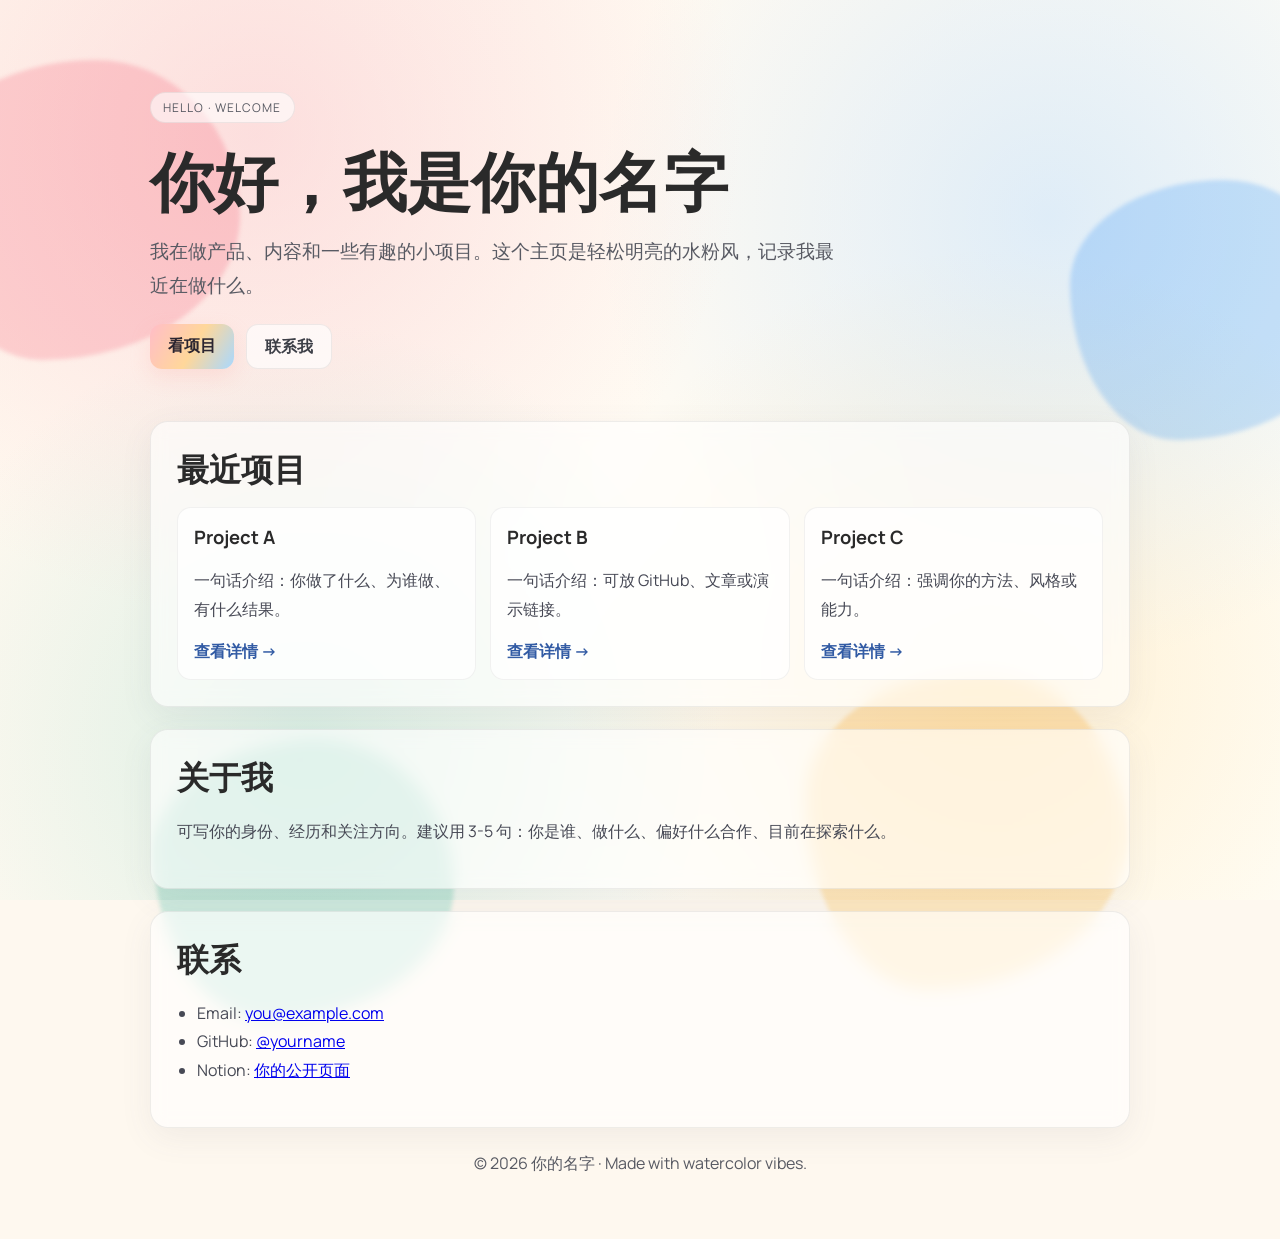
==== index.html @ f5c319bc "init watercolor homepage" ====
<!doctype html>
<html lang="zh-CN">
  <head>
    <meta charset="UTF-8" />
    <meta name="viewport" content="width=device-width, initial-scale=1.0" />
    <title>你的名字 | Home</title>
    <meta
      name="description"
      content="一个彩色水粉风格的个人主页，展示介绍、项目、联系方式。"
    />
    <link rel="preconnect" href="https://fonts.googleapis.com" />
    <link rel="preconnect" href="https://fonts.gstatic.com" crossorigin />
    <link
      href="https://fonts.googleapis.com/css2?family=DM+Serif+Display:ital@0;1&family=Manrope:wght@400;500;700&display=swap"
      rel="stylesheet"
    />
    <link rel="stylesheet" href="./styles.css" />
  </head>
  <body>
    <div class="paint-bg" aria-hidden="true">
      <span class="blob blob-a"></span>
      <span class="blob blob-b"></span>
      <span class="blob blob-c"></span>
      <span class="blob blob-d"></span>
    </div>

    <main class="container">
      <header class="hero fade-up">
        <p class="tag">HELLO · WELCOME</p>
        <h1>你好，我是你的名字</h1>
        <p class="intro">
          我在做产品、内容和一些有趣的小项目。这个主页是轻松明亮的水粉风，记录我最近在做什么。
        </p>
        <div class="actions">
          <a class="btn btn-primary" href="#projects">看项目</a>
          <a class="btn btn-ghost" href="#contact">联系我</a>
        </div>
      </header>

      <section id="projects" class="card fade-up delay-1">
        <h2>最近项目</h2>
        <div class="grid">
          <article>
            <h3>Project A</h3>
            <p>一句话介绍：你做了什么、为谁做、有什么结果。</p>
            <a href="#" aria-label="打开 Project A">查看详情 →</a>
          </article>
          <article>
            <h3>Project B</h3>
            <p>一句话介绍：可放 GitHub、文章或演示链接。</p>
            <a href="#" aria-label="打开 Project B">查看详情 →</a>
          </article>
          <article>
            <h3>Project C</h3>
            <p>一句话介绍：强调你的方法、风格或能力。</p>
            <a href="#" aria-label="打开 Project C">查看详情 →</a>
          </article>
        </div>
      </section>

      <section id="about" class="card fade-up delay-2">
        <h2>关于我</h2>
        <p>
          可写你的身份、经历和关注方向。建议用 3-5 句：你是谁、做什么、偏好什么合作、目前在探索什么。
        </p>
      </section>

      <section id="contact" class="card fade-up delay-3">
        <h2>联系</h2>
        <ul>
          <li>Email: <a href="mailto:you@example.com">you@example.com</a></li>
          <li>GitHub: <a href="https://github.com/yourname">@yourname</a></li>
          <li>Notion: <a href="#">你的公开页面</a></li>
        </ul>
      </section>

      <footer class="footer fade-up delay-3">
        <p>© <span id="year"></span> 你的名字 · Made with watercolor vibes.</p>
      </footer>
    </main>

    <script>
      document.getElementById("year").textContent = new Date().getFullYear();
    </script>
  </body>
</html>
---- styles.css ----
:root {
  --paper: #fef8ef;
  --ink: #2a2a2a;
  --muted: #585a63;
  --rose: #f7a8b8;
  --sun: #ffd484;
  --mint: #8fd6c6;
  --sky: #8cc5ff;
  --card: rgba(255, 255, 255, 0.6);
  --line: rgba(42, 42, 42, 0.08);
}

*,
*::before,
*::after {
  box-sizing: border-box;
}

html,
body {
  margin: 0;
  padding: 0;
}

body {
  font-family: "Manrope", "Segoe UI", sans-serif;
  color: var(--ink);
  background: var(--paper);
  min-height: 100vh;
  overflow-x: hidden;
}

.paint-bg {
  position: fixed;
  inset: 0;
  z-index: -1;
  background:
    radial-gradient(circle at 20% 15%, rgba(247, 168, 184, 0.33), transparent 38%),
    radial-gradient(circle at 82% 24%, rgba(140, 197, 255, 0.28), transparent 36%),
    radial-gradient(circle at 24% 82%, rgba(143, 214, 198, 0.32), transparent 34%),
    radial-gradient(circle at 78% 76%, rgba(255, 212, 132, 0.3), transparent 36%),
    linear-gradient(120deg, #fff8ee, #fffef8);
}

.blob {
  position: absolute;
  border-radius: 55% 45% 62% 38% / 40% 52% 48% 60%;
  filter: blur(2px) saturate(105%);
  mix-blend-mode: multiply;
  opacity: 0.42;
  animation: drift 11s ease-in-out infinite alternate;
}

.blob-a {
  width: 320px;
  height: 300px;
  left: -80px;
  top: 60px;
  background: var(--rose);
}

.blob-b {
  width: 280px;
  height: 260px;
  right: -70px;
  top: 180px;
  background: var(--sky);
  animation-delay: 1.4s;
}

.blob-c {
  width: 300px;
  height: 280px;
  left: 12%;
  bottom: -120px;
  background: var(--mint);
  animation-delay: 0.8s;
}

.blob-d {
  width: 320px;
  height: 320px;
  right: 12%;
  bottom: -90px;
  background: var(--sun);
  animation-delay: 2s;
}

.container {
  width: min(980px, 92%);
  margin: 0 auto;
  padding: 64px 0 48px;
}

.hero h1,
h2 {
  font-family: "DM Serif Display", Georgia, serif;
  letter-spacing: 0.2px;
}

.hero {
  padding: 16px 0 30px;
}

.tag {
  display: inline-block;
  padding: 6px 12px;
  border: 1px solid var(--line);
  border-radius: 999px;
  font-size: 12px;
  letter-spacing: 1.1px;
  color: var(--muted);
  background: rgba(255, 255, 255, 0.6);
}

.hero h1 {
  font-size: clamp(2.1rem, 6vw, 4rem);
  line-height: 1.05;
  margin: 14px 0;
}

.intro {
  max-width: 700px;
  color: var(--muted);
  font-size: clamp(1rem, 2.8vw, 1.17rem);
  line-height: 1.8;
}

.actions {
  margin-top: 22px;
  display: flex;
  gap: 12px;
  flex-wrap: wrap;
}

.btn {
  text-decoration: none;
  border-radius: 12px;
  padding: 10px 18px;
  font-weight: 700;
  transition: transform 0.2s ease, box-shadow 0.2s ease;
}

.btn:hover {
  transform: translateY(-2px);
}

.btn-primary {
  background: linear-gradient(120deg, #ffbdc8, #ffd79a 52%, #a8d8ff);
  color: #2b2530;
  box-shadow: 0 8px 20px rgba(255, 173, 164, 0.24);
}

.btn-ghost {
  background: rgba(255, 255, 255, 0.65);
  border: 1px solid var(--line);
  color: #3d3f47;
}

.card {
  margin-top: 22px;
  padding: 26px;
  border-radius: 18px;
  background: var(--card);
  border: 1px solid var(--line);
  backdrop-filter: blur(8px);
  box-shadow: 0 10px 32px rgba(84, 88, 114, 0.08);
}

.card h2 {
  margin: 0 0 14px;
  font-size: 2rem;
}

.card p,
.card li {
  color: #474955;
  line-height: 1.8;
}

.grid {
  display: grid;
  grid-template-columns: repeat(3, minmax(0, 1fr));
  gap: 14px;
}

.grid article {
  padding: 16px;
  border-radius: 14px;
  background: rgba(255, 255, 255, 0.75);
  border: 1px solid rgba(42, 42, 42, 0.06);
}

.grid h3 {
  margin: 0 0 8px;
  font-size: 1.15rem;
}

.grid a {
  text-decoration: none;
  color: #325ba4;
  font-weight: 700;
}

ul {
  padding-left: 20px;
}

.footer {
  text-align: center;
  color: var(--muted);
  margin-top: 24px;
}

.fade-up {
  opacity: 0;
  transform: translateY(16px);
  animation: fadeUp 0.7s ease forwards;
}

.delay-1 {
  animation-delay: 0.12s;
}

.delay-2 {
  animation-delay: 0.24s;
}

.delay-3 {
  animation-delay: 0.36s;
}

@keyframes fadeUp {
  to {
    opacity: 1;
    transform: translateY(0);
  }
}

@keyframes drift {
  from {
    transform: translateY(-8px) rotate(-1.2deg);
  }
  to {
    transform: translateY(10px) rotate(1deg);
  }
}

@media (max-width: 840px) {
  .container {
    padding-top: 38px;
  }

  .grid {
    grid-template-columns: 1fr;
  }

  .card {
    padding: 20px;
  }
}
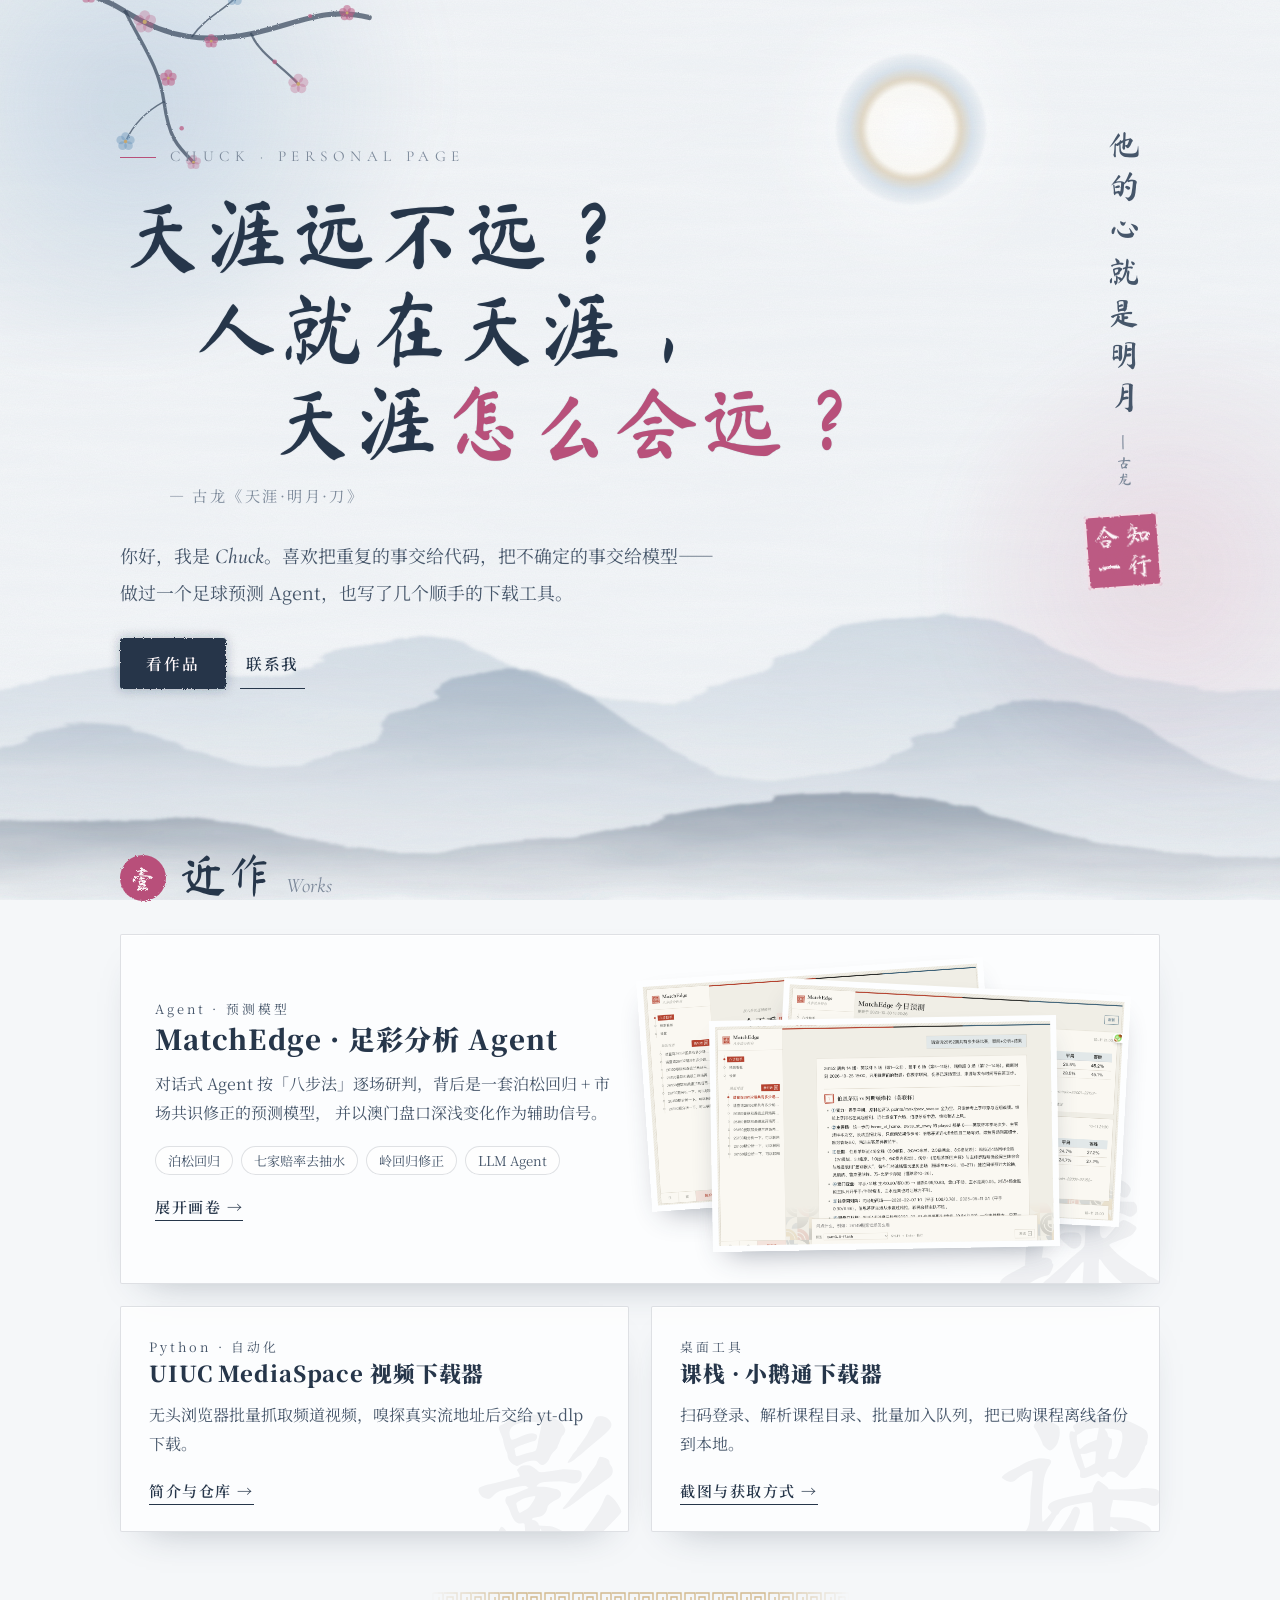
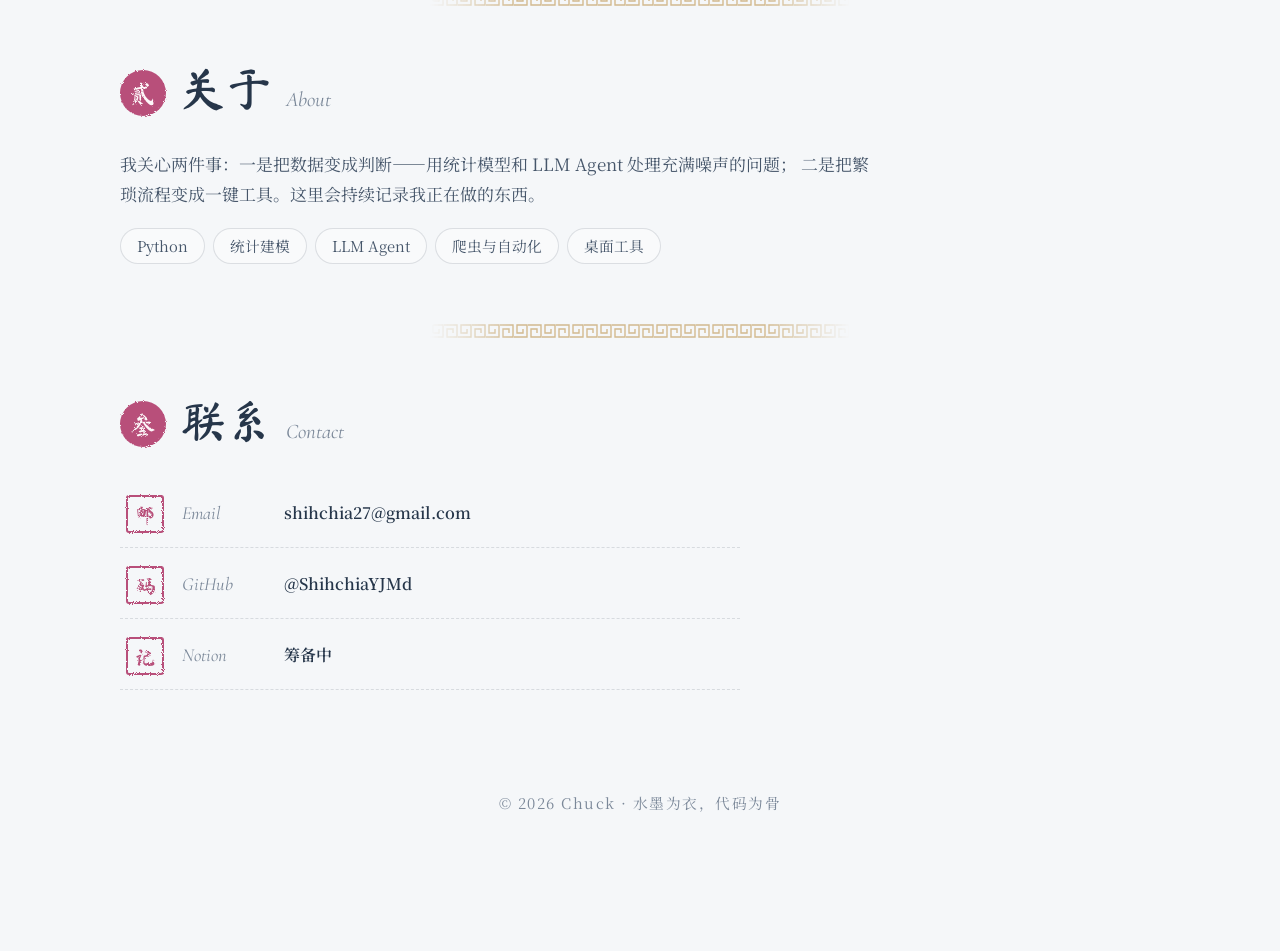
==== commit 25057971: "Redesign homepage with ink-wash wuxia style - Snow, indigo and plum palette with moon, mountains, pl" ====
--- a/index.html
+++ b/index.html
@@ -3,84 +3,460 @@
   <head>
     <meta charset="UTF-8" />
     <meta name="viewport" content="width=device-width, initial-scale=1.0" />
-    <title>你的名字 | Home</title>
+    <title>Chuck</title>
     <meta
       name="description"
-      content="一个彩色水粉风格的个人主页，展示介绍、项目、联系方式。"
+      content="Chuck 的个人主页：足彩分析 Agent、MediaSpace 视频下载器、课栈小鹅通下载器。"
     />
     <link rel="preconnect" href="https://fonts.googleapis.com" />
     <link rel="preconnect" href="https://fonts.gstatic.com" crossorigin />
     <link
-      href="https://fonts.googleapis.com/css2?family=DM+Serif+Display:ital@0;1&family=Manrope:wght@400;500;700&display=swap"
+      href="https://fonts.googleapis.com/css2?family=Ma+Shan+Zheng&family=Noto+Serif+SC:wght@400;600;900&family=Cormorant+Garamond:ital,wght@0,500;1,500&display=swap"
       rel="stylesheet"
     />
     <link rel="stylesheet" href="./styles.css" />
+    <link rel="icon" href="data:image/svg+xml,%3Csvg xmlns=%27http://www.w3.org/2000/svg%27 viewBox=%270 0 64 64%27%3E%3Crect x=%274%27 y=%274%27 width=%2756%27 height=%2756%27 rx=%276%27 fill=%27%23b03a2e%27/%3E%3Ctext x=%2732%27 y=%2745%27 font-size=%2736%27 text-anchor=%27middle%27 fill=%27%23f7e9df%27 font-family=%27serif%27%3E墨%3C/text%3E%3C/svg%3E" />
   </head>
   <body>
-    <div class="paint-bg" aria-hidden="true">
-      <span class="blob blob-a"></span>
-      <span class="blob blob-b"></span>
-      <span class="blob blob-c"></span>
-      <span class="blob blob-d"></span>
+    <!-- 共用 SVG 滤镜：墨迹晕染 / 印章残边 -->
+    <svg class="sr-defs" aria-hidden="true" focusable="false">
+      <defs>
+        <filter id="bleed" x="-30%" y="-30%" width="160%" height="160%">
+          <feTurbulence type="fractalNoise" baseFrequency="0.018" numOctaves="3" seed="7" result="noise" />
+          <feDisplacementMap in="SourceGraphic" in2="noise" scale="38" xChannelSelector="R" yChannelSelector="G" result="displaced" />
+          <feGaussianBlur in="displaced" stdDeviation="5" />
+        </filter>
+        <filter id="rough" x="-10%" y="-10%" width="120%" height="120%">
+          <feTurbulence type="fractalNoise" baseFrequency="0.9" numOctaves="2" seed="3" result="grain" />
+          <feDisplacementMap in="SourceGraphic" in2="grain" scale="3" />
+        </filter>
+        <filter id="ridge" x="-5%" y="-20%" width="110%" height="140%">
+          <feTurbulence type="fractalNoise" baseFrequency="0.006 0.04" numOctaves="4" seed="11" result="t" />
+          <feDisplacementMap in="SourceGraphic" in2="t" scale="26" />
+          <feGaussianBlur stdDeviation="1.4" />
+        </filter>
+      </defs>
+    </svg>
+
+    <!-- 背景：宣纸、朱日、远山 -->
+    <div class="scene" aria-hidden="true">
+      <span class="wash wash-a"></span>
+      <span class="wash wash-b"></span>
+      <span class="sun"></span>
+      <svg class="mountains" viewBox="0 0 1440 360" preserveAspectRatio="xMidYMax slice">
+        <defs>
+          <linearGradient id="mt-far" x1="0" y1="0" x2="0" y2="1">
+            <stop offset="0" stop-color="#7f9ab4" stop-opacity="0.3" />
+            <stop offset="0.55" stop-color="#7f9ab4" stop-opacity="0.08" />
+            <stop offset="1" stop-color="#7f9ab4" stop-opacity="0" />
+          </linearGradient>
+          <linearGradient id="mt-mid" x1="0" y1="0" x2="0" y2="1">
+            <stop offset="0" stop-color="#58728f" stop-opacity="0.36" />
+            <stop offset="0.5" stop-color="#58728f" stop-opacity="0.1" />
+            <stop offset="1" stop-color="#58728f" stop-opacity="0" />
+          </linearGradient>
+          <linearGradient id="mt-near" x1="0" y1="0" x2="0" y2="1">
+            <stop offset="0" stop-color="#34475e" stop-opacity="0.42" />
+            <stop offset="0.7" stop-color="#34475e" stop-opacity="0.12" />
+            <stop offset="1" stop-color="#34475e" stop-opacity="0.03" />
+          </linearGradient>
+        </defs>
+        <g filter="url(#ridge)">
+          <path class="mt mt-far" fill="url(#mt-far)" d="M0 210 C 120 170 200 110 300 140 S 470 80 560 120 S 720 200 820 150 S 1000 50 1100 110 S 1300 180 1440 130 L1440 360 L0 360Z" />
+          <path class="mt mt-mid" fill="url(#mt-mid)" d="M0 260 C 90 230 160 170 260 205 S 400 250 480 195 S 600 110 700 185 S 860 260 960 220 S 1120 140 1220 205 S 1380 240 1440 215 L1440 360 L0 360Z" />
+          <path class="mt mt-near" fill="url(#mt-near)" d="M0 312 C 140 282 240 262 360 292 S 600 316 720 286 S 980 246 1100 290 S 1340 318 1440 298 L1440 360 L0 360Z" />
+        </g>
+      </svg>
     </div>
 
+    <svg class="plum" viewBox="0 0 520 300" aria-hidden="true">
+      <defs>
+        <g id="blossom">
+          <circle cx="0" cy="-6.5" r="5.6" />
+          <circle cx="6.2" cy="-2" r="5.6" />
+          <circle cx="3.8" cy="5.3" r="5.6" />
+          <circle cx="-3.8" cy="5.3" r="5.6" />
+          <circle cx="-6.2" cy="-2" r="5.6" />
+          <circle class="stamen" cx="0" cy="0" r="2.2" />
+        </g>
+      </defs>
+      <g class="plum-branch" filter="url(#rough)">
+        <path d="M-20 30 C 60 50 110 40 170 78 S 280 120 340 108 S 440 70 500 86" stroke-width="7" />
+        <path d="M170 78 C 190 120 215 150 222 200 S 240 260 262 282" stroke-width="4.5" />
+        <path d="M340 108 C 352 136 380 150 404 176" stroke-width="3" />
+        <path d="M96 48 C 110 22 132 10 150 2" stroke-width="2.6" />
+        <path d="M260 112 C 276 88 300 78 318 60" stroke-width="2.2" />
+        <path d="M222 200 C 196 214 180 232 170 254" stroke-width="2" />
+      </g>
+      <g class="plum-flowers">
+        <use href="#blossom" transform="translate(150 6) scale(1.1)" />
+        <use href="#blossom" transform="translate(120 56) scale(0.9)" />
+        <use href="#blossom" transform="translate(196 92) scale(1.3)" />
+        <use href="#blossom" transform="translate(318 58) scale(1)" />
+        <use href="#blossom" transform="translate(286 118) scale(0.8)" />
+        <use href="#blossom" transform="translate(404 176) scale(1.15)" />
+        <use href="#blossom" transform="translate(228 168) scale(0.95)" />
+        <use href="#blossom" transform="translate(170 254) scale(1.05)" />
+        <use href="#blossom" transform="translate(262 282) scale(0.85)" />
+        <use href="#blossom" transform="translate(470 80) scale(0.9)" />
+        <circle class="bud" cx="60" cy="44" r="3.4" />
+        <circle class="bud" cx="246" cy="236" r="3" />
+        <circle class="bud" cx="372" cy="146" r="3.2" />
+        <circle class="bud" cx="420" cy="84" r="2.8" />
+      </g>
+    </svg>
+
     <main class="container">
-      <header class="hero fade-up">
-        <p class="tag">HELLO · WELCOME</p>
-        <h1>你好，我是你的名字</h1>
-        <p class="intro">
-          我在做产品、内容和一些有趣的小项目。这个主页是轻松明亮的水粉风，记录我最近在做什么。
+      <!-- 首屏 -->
+      <header class="hero">
+        <div class="hero-text">
+          <p class="kicker">CHUCK · PERSONAL PAGE</p>
+          <h1 class="brush-title" aria-label="天涯远不远？人就在天涯，天涯怎么会远？">
+            <span class="line" aria-hidden="true"
+              ><i style="--i: 0">天</i><i style="--i: 1">涯</i><i style="--i: 2">远</i><i style="--i: 3">不</i><i style="--i: 4">远</i><i style="--i: 5">？</i></span
+            >
+            <span class="line" aria-hidden="true"
+              ><i style="--i: 6">人</i><i style="--i: 7">就</i><i style="--i: 8">在</i><i style="--i: 9">天</i><i style="--i: 10">涯</i><i style="--i: 11">，</i></span
+            >
+            <span class="line" aria-hidden="true"
+              ><i style="--i: 12">天</i><i style="--i: 13">涯</i><i style="--i: 14">怎</i><i style="--i: 15">么</i><i style="--i: 16">会</i><i style="--i: 17">远</i><i style="--i: 18">？</i></span
+            >
+          </h1>
+          <p class="quote-src">— 古龙《天涯·明月·刀》</p>
+          <p class="intro">
+            你好，我是 <strong>Chuck</strong>。喜欢把重复的事交给代码，把不确定的事交给模型——
+            做过一个足球预测 Agent，也写了几个顺手的下载工具。
+          </p>
+          <div class="actions">
+            <a class="btn btn-ink" href="#projects">看作品</a>
+            <a class="btn btn-line" href="#contact">联系我</a>
+          </div>
+        </div>
+
+        <aside class="hero-side" aria-hidden="true">
+          <p class="vertical">他的心就是明月<span>— 古龙</span></p>
+          <div class="seal"><span>知</span><span>行</span><span>合</span><span>一</span></div>
+        </aside>
+      </header>
+
+      <!-- 壹 · 作品 -->
+      <section id="projects" class="section reveal">
+        <h2 class="section-title">
+          <span class="num">壹</span><span class="zh">近作</span><span class="en">Works</span>
+        </h2>
+
+        <div class="works">
+          <article class="work work-feature" data-mark="球">
+            <button class="work-hit" type="button" data-open="dlg-matchedge" aria-label="查看 MatchEdge 足彩分析 Agent 详情"></button>
+            <div class="work-body">
+              <p class="work-tag">Agent · 预测模型</p>
+              <h3>MatchEdge · 足彩分析 Agent</h3>
+              <p>
+                对话式 Agent 按「八步法」逐场研判，背后是一套泊松回归 + 市场共识修正的预测模型，
+                并以澳门盘口深浅变化作为辅助信号。
+              </p>
+              <ul class="chips">
+                <li>泊松回归</li>
+                <li>七家赔率去抽水</li>
+                <li>岭回归修正</li>
+                <li>LLM Agent</li>
+              </ul>
+              <span class="work-more">展开画卷 →</span>
+            </div>
+            <div class="work-thumbs" aria-hidden="true">
+              <img src="./assets/matchedge-1-assistant.png" alt="" loading="lazy" />
+              <img src="./assets/matchedge-3-dashboard.png" alt="" loading="lazy" />
+              <img src="./assets/matchedge-2-analysis.png" alt="" loading="lazy" />
+            </div>
+          </article>
+
+          <article class="work" data-mark="影">
+            <button class="work-hit" type="button" data-open="dlg-video" aria-label="查看 MediaSpace 视频下载器详情"></button>
+            <div class="work-body">
+              <p class="work-tag">Python · 自动化</p>
+              <h3>UIUC MediaSpace 视频下载器</h3>
+              <p>无头浏览器批量抓取频道视频，嗅探真实流地址后交给 yt-dlp 下载。</p>
+              <span class="work-more">简介与仓库 →</span>
+            </div>
+          </article>
+
+          <article class="work" data-mark="课">
+            <button class="work-hit" type="button" data-open="dlg-kezhan" aria-label="查看课栈小鹅通下载器详情"></button>
+            <div class="work-body">
+              <p class="work-tag">桌面工具</p>
+              <h3>课栈 · 小鹅通下载器</h3>
+              <p>扫码登录、解析课程目录、批量加入队列，把已购课程离线备份到本地。</p>
+              <span class="work-more">截图与获取方式 →</span>
+            </div>
+          </article>
+        </div>
+      </section>
+
+      <div class="meander" aria-hidden="true"></div>
+
+      <!-- 贰 · 关于 -->
+      <section id="about" class="section reveal">
+        <h2 class="section-title">
+          <span class="num">贰</span><span class="zh">关于</span><span class="en">About</span>
+        </h2>
+        <div class="about">
+          <p>
+            我关心两件事：一是把数据变成判断——用统计模型和 LLM Agent 处理充满噪声的问题；
+            二是把繁琐流程变成一键工具。这里会持续记录我正在做的东西。
+          </p>
+          <ul class="chips chips-lg">
+            <li>Python</li>
+            <li>统计建模</li>
+            <li>LLM Agent</li>
+            <li>爬虫与自动化</li>
+            <li>桌面工具</li>
+          </ul>
+        </div>
+      </section>
+
+      <div class="meander" aria-hidden="true"></div>
+
+      <!-- 叁 · 联系 -->
+      <section id="contact" class="section reveal">
+        <h2 class="section-title">
+          <span class="num">叁</span><span class="zh">联系</span><span class="en">Contact</span>
+        </h2>
+        <ul class="contact">
+          <li>
+            <span class="c-seal">邮</span>
+            <span class="c-label">Email</span>
+            <a href="mailto:shihchia27@gmail.com">shihchia27@gmail.com</a>
+          </li>
+          <li>
+            <span class="c-seal">码</span>
+            <span class="c-label">GitHub</span>
+            <a href="https://github.com/ShihchiaYJMd" target="_blank" rel="noopener">@ShihchiaYJMd</a>
+          </li>
+          <li>
+            <span class="c-seal">记</span>
+            <span class="c-label">Notion</span>
+            <a href="./404.html">筹备中</a>
+          </li>
+        </ul>
+      </section>
+
+      <footer class="footer">
+        <p>© <span id="year"></span> Chuck · 水墨为衣，代码为骨</p>
+      </footer>
+    </main>
+
+    <!-- 画卷：MatchEdge -->
+    <dialog id="dlg-matchedge" class="scroll" aria-labelledby="t-matchedge">
+      <div class="scroll-inner">
+        <button class="scroll-close" type="button" data-close aria-label="关闭">×</button>
+        <p class="work-tag">Agent · 预测模型</p>
+        <h3 id="t-matchedge">MatchEdge · 足彩分析 Agent</h3>
+        <p class="lead">
+          核心是 <strong>Agent + 预测模型</strong>：Agent 负责理解中文提问、联网查伤停、按「八步法」逐场研判；
+          预测模型负责给出每场主胜 / 平局 / 客胜的概率，并与市场概率并排呈现在预测看板上。
+        </p>
+
+        <ol class="steps">
+          <li>
+            <span class="step-n">一</span>
+            <div><strong>期望进球</strong>用泊松回归估计双方的期望进球。</div>
+          </li>
+          <li>
+            <span class="step-n">二</span>
+            <div>
+              <strong>市场共识</strong>将七家机构赔率去除抽水（庄家利润）后取中位数，得到市场共识概率，
+              再用岭回归对共识做修正。
+            </div>
+          </li>
+          <li>
+            <span class="step-n">三</span>
+            <div><strong>辅助信号</strong>融入澳门盘口深浅变化，作为辅助信号。</div>
+          </li>
+        </ol>
+
+        <div class="gallery">
+          <figure>
+            <button type="button" data-zoom="./assets/matchedge-1-assistant.png" aria-label="放大：八步助手首页">
+              <img src="./assets/matchedge-1-assistant.png" alt="MatchEdge 八步助手首页" loading="lazy" />
+            </button>
+            <figcaption><span>一</span>八步助手 · 整期 / 单场 / 联网查伤停</figcaption>
+          </figure>
+          <figure>
+            <button type="button" data-zoom="./assets/matchedge-2-analysis.png" aria-label="放大：逐场八步分析">
+              <img src="./assets/matchedge-2-analysis.png" alt="MatchEdge 逐场八步分析示例" loading="lazy" />
+            </button>
+            <figcaption><span>二</span>逐场研判 · 实力、主客场、近况、亚盘……</figcaption>
+          </figure>
+          <figure>
+            <button type="button" data-zoom="./assets/matchedge-3-dashboard.png" aria-label="放大：今日预测看板">
+              <img src="./assets/matchedge-3-dashboard.png" alt="MatchEdge 今日预测看板" loading="lazy" />
+            </button>
+            <figcaption><span>三</span>预测看板 · 模型概率 vs 市场概率</figcaption>
+          </figure>
+        </div>
+
+        <p class="note">本项目仅供学习与研究交流，预测结果不构成任何投注建议。</p>
+      </div>
+    </dialog>
+
+    <!-- 画卷：视频下载器 -->
+    <dialog id="dlg-video" class="scroll" aria-labelledby="t-video">
+      <div class="scroll-inner">
+        <button class="scroll-close" type="button" data-close aria-label="关闭">×</button>
+        <p class="work-tag">Python · 自动化</p>
+        <h3 id="t-video">UIUC MediaSpace 视频下载器</h3>
+        <p class="lead">
+          一个面向学校 MediaSpace（Kaltura）平台的无头批量下载脚本：给它一个频道地址，
+          它会把频道里的课程视频逐个找出来并下载到本地。
+        </p>
+        <ol class="steps">
+          <li>
+            <span class="step-n">一</span>
+            <div><strong>扫描频道</strong>Selenium 驱动无头 Chrome 打开频道页，筛出所有有效的视频页链接。</div>
+          </li>
+          <li>
+            <span class="step-n">二</span>
+            <div><strong>嗅探流地址</strong>模拟点击播放，从浏览器性能日志里抓取真实的视频流地址。</div>
+          </li>
+          <li>
+            <span class="step-n">三</span>
+            <div><strong>下载落盘</strong>交给 yt-dlp 下载并按视频标题命名保存。</div>
+          </li>
+        </ol>
+        <p class="lead small">
+          小彩蛋：仓库里的目标站点配置用 AES-128 加密，需要先解开 README 里的小谜题才能使用。
         </p>
         <div class="actions">
-          <a class="btn btn-primary" href="#projects">看项目</a>
-          <a class="btn btn-ghost" href="#contact">联系我</a>
-        </div>
-      </header>
-
-      <section id="projects" class="card fade-up delay-1">
-        <h2>最近项目</h2>
-        <div class="grid">
-          <article>
-            <h3>Project A</h3>
-            <p>一句话介绍：你做了什么、为谁做、有什么结果。</p>
-            <a href="#" aria-label="打开 Project A">查看详情 →</a>
-          </article>
-          <article>
-            <h3>Project B</h3>
-            <p>一句话介绍：可放 GitHub、文章或演示链接。</p>
-            <a href="#" aria-label="打开 Project B">查看详情 →</a>
-          </article>
-          <article>
-            <h3>Project C</h3>
-            <p>一句话介绍：强调你的方法、风格或能力。</p>
-            <a href="#" aria-label="打开 Project C">查看详情 →</a>
-          </article>
-        </div>
-      </section>
-
-      <section id="about" class="card fade-up delay-2">
-        <h2>关于我</h2>
-        <p>
-          可写你的身份、经历和关注方向。建议用 3-5 句：你是谁、做什么、偏好什么合作、目前在探索什么。
+          <a class="btn btn-ink" href="https://github.com/ShihchiaYJMd/Video-Downloader" target="_blank" rel="noopener">前往 GitHub 仓库 →</a>
+        </div>
+      </div>
+    </dialog>
+
+    <!-- 画卷：课栈 -->
+    <dialog id="dlg-kezhan" class="scroll" aria-labelledby="t-kezhan">
+      <div class="scroll-inner">
+        <button class="scroll-close" type="button" data-close aria-label="关闭">×</button>
+        <p class="work-tag">桌面工具</p>
+        <h3 id="t-kezhan">课栈 · 小鹅通下载器</h3>
+        <p class="lead">
+          把已购买的小鹅通课程离线备份到本地的桌面工具：扫码登录后粘贴课程链接，自动解析出完整目录，
+          勾选课时加入下载队列，支持暂停、清理与生成播放列表。
         </p>
-      </section>
-
-      <section id="contact" class="card fade-up delay-3">
-        <h2>联系</h2>
-        <ul>
-          <li>Email: <a href="mailto:you@example.com">you@example.com</a></li>
-          <li>GitHub: <a href="https://github.com/yourname">@yourname</a></li>
-          <li>Notion: <a href="#">你的公开页面</a></li>
-        </ul>
-      </section>
-
-      <footer class="footer fade-up delay-3">
-        <p>© <span id="year"></span> 你的名字 · Made with watercolor vibes.</p>
-      </footer>
-    </main>
+        <figure class="single">
+          <button type="button" data-zoom="./assets/kezhan-downloader.png" aria-label="放大：课栈应用截图">
+            <img src="./assets/kezhan-downloader.png" alt="课栈 · 课程下载工作台应用截图" loading="lazy" />
+          </button>
+          <figcaption>课栈 · 课程下载工作台</figcaption>
+        </figure>
+        <div class="contact-card">
+          <span class="c-seal">询</span>
+          <div>
+            <p>使用请联系闲鱼：<strong>超宁集团</strong></p>
+            <p class="muted">
+              会员名：<code id="xianyu-id">tb317957996</code>
+              <button class="copy" type="button" data-copy="tb317957996">复制</button>
+            </p>
+          </div>
+          <a class="btn btn-ink xianyu-link" href="https://m.tb.cn/h.jf7fATr?tk=7jmCTzv2JzD" target="_blank" rel="noopener">去闲鱼看看 →</a>
+        </div>
+        <p class="note">仅供已购课程的个人离线备份。</p>
+      </div>
+    </dialog>
+
+    <!-- 看图 -->
+    <dialog id="lightbox" class="lightbox" aria-label="图片预览">
+      <button class="scroll-close" type="button" data-close aria-label="关闭">×</button>
+      <img alt="" />
+    </dialog>
 
     <script>
       document.getElementById("year").textContent = new Date().getFullYear();
+
+      const reduceMotion = window.matchMedia("(prefers-reduced-motion: reduce)").matches;
+
+      // 滚动时墨迹渗开
+      const io = new IntersectionObserver(
+        (entries) => {
+          entries.forEach((e) => {
+            if (e.isIntersecting) {
+              e.target.classList.add("in");
+              io.unobserve(e.target);
+            }
+          });
+        },
+        { threshold: 0.12 }
+      );
+      document.querySelectorAll(".reveal").forEach((el) => io.observe(el));
+
+      // 卡片悬停：墨从指尖晕开
+      document.querySelectorAll(".work").forEach((card) => {
+        card.addEventListener("pointermove", (e) => {
+          const r = card.getBoundingClientRect();
+          card.style.setProperty("--x", `${e.clientX - r.left}px`);
+          card.style.setProperty("--y", `${e.clientY - r.top}px`);
+        });
+      });
+
+      // 画卷开合
+      const lightbox = document.getElementById("lightbox");
+      document.querySelectorAll("[data-open]").forEach((btn) => {
+        btn.addEventListener("click", () => document.getElementById(btn.dataset.open).showModal());
+      });
+      document.querySelectorAll("dialog").forEach((dlg) => {
+        dlg.addEventListener("click", (e) => {
+          if (e.target === dlg || e.target.closest("[data-close]")) dlg.close();
+        });
+      });
+      document.querySelectorAll("[data-zoom]").forEach((btn) => {
+        btn.addEventListener("click", () => {
+          const img = lightbox.querySelector("img");
+          img.src = btn.dataset.zoom;
+          img.alt = btn.querySelector("img").alt;
+          lightbox.showModal();
+        });
+      });
+
+      // 复制闲鱼会员名
+      document.querySelectorAll("[data-copy]").forEach((btn) => {
+        btn.addEventListener("click", async () => {
+          try {
+            await navigator.clipboard.writeText(btn.dataset.copy);
+            btn.textContent = "已复制";
+          } catch {
+            btn.textContent = "请手动复制";
+          }
+          setTimeout(() => (btn.textContent = "复制"), 1600);
+        });
+      });
+
+      // 梅瓣与飞雪
+      if (!reduceMotion) {
+        const sky = document.querySelector(".scene");
+        const tones = ["plum", "plum", "ice", "snow"];
+        for (let n = 0; n < 16; n++) {
+          const p = document.createElement("span");
+          p.className = `petal petal-${tones[n % tones.length]}`;
+          p.style.left = `${Math.random() * 100}%`;
+          p.style.setProperty("--size", `${6 + Math.random() * 7}px`);
+          p.style.setProperty("--sway", `${(Math.random() * 2 - 1) * 120}px`);
+          p.style.animationDuration = `${14 + Math.random() * 14}s`;
+          p.style.animationDelay = `${-Math.random() * 28}s`;
+          sky.appendChild(p);
+        }
+      }
+
+      // 点击落墨
+      if (!reduceMotion) {
+        document.addEventListener("pointerdown", (e) => {
+          if (e.target.closest("dialog")) return;
+          const drop = document.createElement("span");
+          drop.className = "ink-drop";
+          drop.style.left = `${e.clientX}px`;
+          drop.style.top = `${e.clientY}px`;
+          document.body.appendChild(drop);
+          drop.addEventListener("animationend", () => drop.remove());
+        });
+      }
     </script>
   </body>
 </html>
--- a/styles.css
+++ b/styles.css
@@ -1,13 +1,26 @@
 :root {
-  --paper: #fef8ef;
-  --ink: #2a2a2a;
-  --muted: #585a63;
-  --rose: #f7a8b8;
-  --sun: #ffd484;
-  --mint: #8fd6c6;
-  --sky: #8cc5ff;
-  --card: rgba(255, 255, 255, 0.6);
-  --line: rgba(42, 42, 42, 0.08);
+  /* 雪衣 · 黛蓝 · 梅红 · 冰蓝 · 云纹金 */
+  --paper: #f5f7f9;
+  --paper-deep: #e7edf2;
+  --paper-card: rgba(255, 255, 255, 0.72);
+  --frame: #fdfeff;
+  --ink-rgb: 38, 54, 74;
+  --ink: #26364a;
+  --ink-2: #46566a;
+  --ink-soft: #7b8899;
+  --line: rgba(38, 54, 74, 0.14);
+  --plum: #b8507a;
+  --plum-rgb: 184, 80, 122;
+  --plum-soft: rgba(184, 80, 122, 0.1);
+  --ice: #8db3d2;
+  --ice-rgb: 93, 140, 181;
+  --dai: #4d7ba3;
+  --gold: #c4a062;
+  --on-accent: #fdf7f9;
+
+  --font-brush: "Ma Shan Zheng", "STKaiti", "KaiTi", serif;
+  --font-serif: "Noto Serif SC", "Songti SC", "STSong", serif;
+  --font-latin: "Cormorant Garamond", Georgia, serif;
 }
 
 *,
@@ -16,6 +29,10 @@
   box-sizing: border-box;
 }
 
+html {
+  scroll-behavior: smooth;
+}
+
 html,
 body {
   margin: 0;
@@ -23,239 +40,1238 @@
 }
 
 body {
-  font-family: "Manrope", "Segoe UI", sans-serif;
+  font-family: var(--font-serif);
   color: var(--ink);
   background: var(--paper);
   min-height: 100vh;
   overflow-x: hidden;
-}
-
-.paint-bg {
+  line-height: 1.8;
+  -webkit-font-smoothing: antialiased;
+}
+
+/* 宣纸纤维纹理 */
+body::before {
+  content: "";
   position: fixed;
   inset: 0;
   z-index: -1;
-  background:
-    radial-gradient(circle at 20% 15%, rgba(247, 168, 184, 0.33), transparent 38%),
-    radial-gradient(circle at 82% 24%, rgba(140, 197, 255, 0.28), transparent 36%),
-    radial-gradient(circle at 24% 82%, rgba(143, 214, 198, 0.32), transparent 34%),
-    radial-gradient(circle at 78% 76%, rgba(255, 212, 132, 0.3), transparent 36%),
-    linear-gradient(120deg, #fff8ee, #fffef8);
-}
-
-.blob {
+  pointer-events: none;
+  background-image: url("data:image/svg+xml,%3Csvg xmlns='http://www.w3.org/2000/svg' width='260' height='260'%3E%3Cfilter id='n'%3E%3CfeTurbulence type='fractalNoise' baseFrequency='.85' numOctaves='3' stitchTiles='stitch'/%3E%3CfeColorMatrix values='0 0 0 0 .3 0 0 0 0 .36 0 0 0 0 .45 0 0 0 .07 0'/%3E%3C/filter%3E%3Crect width='100%25' height='100%25' filter='url(%23n)'/%3E%3C/svg%3E"),
+    url("data:image/svg+xml,%3Csvg xmlns='http://www.w3.org/2000/svg' width='600' height='600'%3E%3Cfilter id='f'%3E%3CfeTurbulence type='fractalNoise' baseFrequency='.004 .06' numOctaves='2' seed='4'/%3E%3CfeColorMatrix values='0 0 0 0 .4 0 0 0 0 .5 0 0 0 0 .62 0 0 0 .06 0'/%3E%3C/filter%3E%3Crect width='100%25' height='100%25' filter='url(%23f)'/%3E%3C/svg%3E");
+}
+
+a {
+  color: inherit;
+}
+
+::selection {
+  background: var(--plum-soft);
+}
+
+.sr-defs {
   position: absolute;
-  border-radius: 55% 45% 62% 38% / 40% 52% 48% 60%;
-  filter: blur(2px) saturate(105%);
-  mix-blend-mode: multiply;
-  opacity: 0.42;
-  animation: drift 11s ease-in-out infinite alternate;
-}
-
-.blob-a {
-  width: 320px;
-  height: 300px;
-  left: -80px;
-  top: 60px;
-  background: var(--rose);
-}
-
-.blob-b {
-  width: 280px;
-  height: 260px;
-  right: -70px;
-  top: 180px;
-  background: var(--sky);
-  animation-delay: 1.4s;
-}
-
-.blob-c {
-  width: 300px;
+  width: 0;
+  height: 0;
+}
+
+/* ---------- 背景场景 ---------- */
+.scene {
+  position: fixed;
+  inset: 0;
+  z-index: -2;
+  pointer-events: none;
+  overflow: hidden;
+}
+
+.wash {
+  position: absolute;
+  border-radius: 50%;
+  filter: blur(28px);
+  animation: breathe 14s ease-in-out infinite alternate;
+}
+
+.wash-a {
+  width: 640px;
+  height: 520px;
+  left: -220px;
+  top: -180px;
+  background: radial-gradient(circle at 55% 55%, rgba(var(--ice-rgb), 0.26), rgba(var(--ice-rgb), 0.08) 45%, transparent 70%);
+}
+
+.wash-b {
+  width: 520px;
+  height: 460px;
+  right: -200px;
+  top: 38%;
+  background: radial-gradient(circle at 40% 50%, rgba(var(--plum-rgb), 0.14), rgba(var(--plum-rgb), 0.04) 50%, transparent 72%);
+  animation-delay: -6s;
+}
+
+.sun {
+  position: absolute;
+  right: 23%;
+  top: 6%;
+  width: 150px;
+  height: 150px;
+  border-radius: 50%;
+  background: radial-gradient(circle, #fff 0%, #fffdf8 40%, rgba(196, 160, 98, 0.35) 47%, rgba(var(--ice-rgb), 0.16) 58%, transparent 72%);
+  filter: blur(1px);
+  box-shadow: 0 0 80px 30px rgba(255, 255, 255, 0.7);
+}
+
+.mountains {
+  position: absolute;
+  left: 0;
+  bottom: 0;
+  width: 100%;
+  height: 42vh;
+  min-height: 240px;
+}
+
+.mt {
+  transform-origin: bottom;
+  animation: mist 18s ease-in-out infinite alternate;
+}
+
+.mt-mid {
+  animation-delay: -5s;
+}
+
+.mt-near {
+  animation-delay: -9s;
+}
+
+/* ---------- 布局 ---------- */
+.container {
+  width: min(1040px, calc(100% - 32px));
+  margin: 0 auto;
+  padding: 56px 0 120px;
+}
+
+/* ---------- 首屏 ---------- */
+.hero {
+  display: grid;
+  grid-template-columns: 1fr auto;
+  gap: 40px;
+  align-items: center;
+  min-height: min(86vh, 760px);
+  padding-bottom: 40px;
+}
+
+.kicker {
+  margin: 0 0 18px;
+  font-family: var(--font-latin);
+  font-size: 0.95rem;
+  letter-spacing: 0.36em;
+  color: var(--ink-soft);
+  opacity: 0;
+  animation: fadeIn 1s 0.1s ease forwards;
+}
+
+.kicker::before {
+  content: "";
+  display: inline-block;
+  width: 36px;
+  height: 1px;
+  margin-right: 14px;
+  vertical-align: middle;
+  background: var(--plum);
+}
+
+.brush-title {
+  margin: 0;
+  font-family: var(--font-brush);
+  font-weight: 400;
+  font-size: clamp(2.5rem, 7.4vw, 5.2rem);
+  line-height: 1.12;
+  letter-spacing: 0.04em;
+  color: var(--ink);
+}
+
+.brush-title .line {
+  display: block;
+}
+
+.brush-title .line:nth-child(2) {
+  padding-left: 0.9em;
+}
+
+.brush-title .line:nth-child(3) {
+  padding-left: 1.8em;
+}
+
+.quote-src {
+  margin: 14px 0 0;
+  padding-left: 3.2em;
+  font-size: 0.95rem;
+  letter-spacing: 0.16em;
+  color: var(--ink-soft);
+  opacity: 0;
+  animation: fadeIn 1.2s 1.6s ease forwards;
+}
+
+/* 逐字落笔：从模糊墨团中显形 */
+.brush-title i {
+  display: inline-block;
+  font-style: normal;
+  opacity: 0;
+  filter: blur(14px);
+  transform: scale(1.18);
+  animation: inkIn 1.1s cubic-bezier(0.2, 0.7, 0.2, 1) forwards;
+  animation-delay: calc(0.35s + var(--i) * 0.11s);
+  text-shadow: 0 0 1px rgba(var(--ink-rgb), 0.35);
+}
+
+.brush-title .line:last-child i:nth-child(n + 3) {
+  color: var(--plum);
+}
+
+.intro {
+  max-width: 600px;
+  margin: 28px 0 0;
+  text-wrap: pretty;
+  font-size: clamp(1rem, 2.4vw, 1.12rem);
+  color: var(--ink-2);
+  opacity: 0;
+  animation: fadeIn 1.2s 2s ease forwards;
+}
+
+.intro strong {
+  font-family: var(--font-latin);
+  font-size: 1.2em;
+  font-style: italic;
+  font-weight: 500;
+}
+
+.actions {
+  margin-top: 30px;
+  display: flex;
+  gap: 14px;
+  flex-wrap: wrap;
+}
+
+.hero .actions {
+  opacity: 0;
+  animation: fadeIn 1.2s 2.3s ease forwards;
+}
+
+.btn {
+  position: relative;
+  display: inline-flex;
+  align-items: center;
+  padding: 11px 26px;
+  font-family: var(--font-serif);
+  font-weight: 600;
+  font-size: 0.98rem;
+  letter-spacing: 0.12em;
+  text-decoration: none;
+  transition: transform 0.25s ease, color 0.25s ease;
+  isolation: isolate;
+}
+
+.btn:hover {
+  transform: translateY(-2px);
+}
+
+/* 墨块按钮：边缘带晕染 */
+.btn-ink {
+  color: var(--on-accent);
+}
+
+.btn-ink::before {
+  content: "";
+  position: absolute;
+  inset: 0;
+  z-index: -1;
+  background: var(--ink);
+  border-radius: 3px;
+  filter: url(#rough);
+  box-shadow: 0 0 12px rgba(var(--ink-rgb), 0.3);
+  transition: background 0.3s ease;
+}
+
+.btn-ink:hover::before {
+  background: var(--plum);
+}
+
+.btn-line {
+  color: var(--ink);
+  border-bottom: 1.5px solid var(--ink);
+  padding-left: 6px;
+  padding-right: 6px;
+}
+
+.btn-line:hover {
+  color: var(--plum);
+  border-color: var(--plum);
+}
+
+/* 竖排题字 + 印章 */
+.hero-side {
+  display: flex;
+  flex-direction: column;
+  align-items: center;
+  gap: 26px;
+  align-self: start;
+  margin-top: 8vh;
+  opacity: 0;
+  animation: fadeIn 1.6s 1.2s ease forwards;
+}
+
+.vertical {
+  margin: 0;
+  writing-mode: vertical-rl;
+  font-family: var(--font-brush);
+  font-size: 2rem;
+  letter-spacing: 0.32em;
+  color: var(--ink-2);
+}
+
+.vertical span {
+  margin-top: 0.8em;
+  font-size: 0.9rem;
+  letter-spacing: 0.1em;
+  color: var(--ink-soft);
+}
+
+.seal {
+  display: grid;
+  grid-template-columns: repeat(2, 1fr);
+  grid-auto-flow: column;
+  grid-template-rows: repeat(2, 1fr);
+  direction: rtl;
+  width: 74px;
+  height: 74px;
+  padding: 6px;
+  background: var(--plum);
+  color: var(--on-accent);
+  border-radius: 4px;
+  font-family: var(--font-brush);
+  font-size: 1.62rem;
+  line-height: 1;
+  filter: url(#rough);
+  transform: rotate(-4deg);
+  box-shadow: inset 0 0 0 2px rgba(253, 247, 249, 0.85), inset 0 0 0 4px var(--plum);
+  opacity: 0.92;
+}
+
+.seal span {
+  display: grid;
+  place-items: center;
+}
+
+/* ---------- 分节 ---------- */
+.section {
+  padding: 36px 0;
+}
+
+.section-title {
+  display: flex;
+  align-items: baseline;
+  gap: 14px;
+  margin: 0 0 30px;
+  font-weight: 400;
+}
+
+.section-title .num {
+  display: grid;
+  place-items: center;
+  width: 46px;
+  height: 46px;
+  font-family: var(--font-brush);
+  font-size: 1.6rem;
+  color: var(--on-accent);
+  background: var(--plum);
+  border-radius: 50%;
+  filter: url(#rough);
+  align-self: center;
+}
+
+.section-title .zh {
+  font-family: var(--font-brush);
+  font-size: clamp(2.2rem, 5vw, 2.9rem);
+  line-height: 1;
+}
+
+.section-title .en {
+  font-family: var(--font-latin);
+  font-style: italic;
+  font-size: 1.3rem;
+  color: var(--ink-soft);
+}
+
+/* 回纹分隔 */
+.meander {
+  height: 14px;
+  margin: 24px auto;
+  width: min(420px, 70%);
+  opacity: 0.7;
+  background: url("data:image/svg+xml,%3Csvg xmlns='http://www.w3.org/2000/svg' width='28' height='14' viewBox='0 0 28 14'%3E%3Cpath d='M0 13H13V1H3V9H9V5' fill='none' stroke='%23c4a062' stroke-width='1.4'/%3E%3Cpath d='M14 1H27V13H17V5H23V9' fill='none' stroke='%23c4a062' stroke-width='1.4'/%3E%3C/svg%3E")
+    repeat-x center;
+  -webkit-mask: linear-gradient(90deg, transparent, #000 20%, #000 80%, transparent);
+  mask: linear-gradient(90deg, transparent, #000 20%, #000 80%, transparent);
+}
+
+/* 墨迹渗开式出场 */
+.reveal {
+  opacity: 0;
+  filter: blur(10px);
+  transform: translateY(24px);
+  transition: opacity 1.1s ease, filter 1.3s ease, transform 1.1s ease;
+}
+
+.reveal.in {
+  opacity: 1;
+  filter: none;
+  transform: none;
+}
+
+/* ---------- 作品 ---------- */
+.works {
+  display: grid;
+  grid-template-columns: repeat(2, minmax(0, 1fr));
+  gap: 22px;
+}
+
+.work {
+  --x: 50%;
+  --y: 50%;
+  position: relative;
+  overflow: hidden;
+  padding: 28px 28px 26px;
+  background: var(--paper-card);
+  border: 1px solid var(--line);
+  border-radius: 2px;
+  box-shadow: 0 1px 0 rgba(255, 255, 255, 0.7) inset, 0 18px 40px -26px rgba(var(--ink-rgb), 0.4);
+  transition: transform 0.4s ease, box-shadow 0.4s ease;
+  isolation: isolate;
+}
+
+.work:hover {
+  transform: translateY(-4px);
+  box-shadow: 0 1px 0 rgba(255, 255, 255, 0.7) inset, 0 26px 50px -24px rgba(var(--ink-rgb), 0.5);
+}
+
+/* 大字水印 */
+.work::after {
+  content: attr(data-mark);
+  position: absolute;
+  right: -10px;
+  bottom: -46px;
+  z-index: -1;
+  font-family: var(--font-brush);
+  font-size: 11rem;
+  line-height: 1;
+  color: var(--ink);
+  opacity: 0.06;
+  transition: opacity 0.5s ease, transform 0.6s ease;
+}
+
+.work:hover::after {
+  opacity: 0.11;
+  transform: rotate(-6deg) scale(1.05);
+}
+
+/* 指尖晕墨 */
+.work::before {
+  content: "";
+  position: absolute;
+  left: var(--x);
+  top: var(--y);
+  z-index: -1;
+  width: 520px;
+  height: 520px;
+  margin: -260px 0 0 -260px;
+  border-radius: 50%;
+  background: radial-gradient(circle, rgba(var(--ice-rgb), 0.2) 0%, rgba(var(--plum-rgb), 0.06) 35%, transparent 62%);
+  filter: url(#bleed);
+  transform: scale(0.1);
+  opacity: 0;
+  transition: transform 0.9s cubic-bezier(0.2, 0.7, 0.2, 1), opacity 0.6s ease;
+  pointer-events: none;
+}
+
+.work:hover::before {
+  transform: scale(1);
+  opacity: 1;
+}
+
+.work-hit {
+  position: absolute;
+  inset: 0;
+  z-index: 2;
+  width: 100%;
+  border: 0;
+  background: transparent;
+  cursor: pointer;
+}
+
+.work-hit:focus-visible {
+  outline: 2px solid var(--plum);
+  outline-offset: -6px;
+}
+
+.work-tag {
+  margin: 0 0 6px;
+  font-size: 0.8rem;
+  letter-spacing: 0.24em;
+  color: var(--plum);
+}
+
+.work h3 {
+  margin: 0 0 12px;
+  font-size: 1.36rem;
+  font-weight: 900;
+  letter-spacing: 0.04em;
+  line-height: 1.4;
+}
+
+.work p {
+  margin: 0;
+  color: var(--ink-2);
+}
+
+.work-more {
+  display: inline-block;
+  margin-top: 18px;
+  font-weight: 600;
+  font-size: 0.94rem;
+  letter-spacing: 0.1em;
+  border-bottom: 1px solid currentColor;
+  transition: color 0.3s ease, letter-spacing 0.3s ease;
+}
+
+.work:hover .work-more {
+  color: var(--plum);
+  letter-spacing: 0.16em;
+}
+
+.work-feature {
+  grid-column: 1 / -1;
+  display: grid;
+  grid-template-columns: minmax(0, 1fr) minmax(0, 1.05fr);
+  gap: 30px;
+  align-items: center;
+  padding: 34px;
+}
+
+.work-feature h3 {
+  font-size: 1.7rem;
+}
+
+.work-thumbs {
+  position: relative;
   height: 280px;
-  left: 12%;
-  bottom: -120px;
-  background: var(--mint);
-  animation-delay: 0.8s;
-}
-
-.blob-d {
-  width: 320px;
-  height: 320px;
-  right: 12%;
-  bottom: -90px;
-  background: var(--sun);
-  animation-delay: 2s;
-}
-
-.container {
-  width: min(980px, 92%);
-  margin: 0 auto;
-  padding: 64px 0 48px;
-}
-
-.hero h1,
-h2 {
-  font-family: "DM Serif Display", Georgia, serif;
-  letter-spacing: 0.2px;
-}
-
-.hero {
-  padding: 16px 0 30px;
-}
-
-.tag {
-  display: inline-block;
-  padding: 6px 12px;
+}
+
+.work-thumbs img {
+  position: absolute;
+  width: 72%;
+  aspect-ratio: 3 / 2;
+  object-fit: cover;
+  object-position: top left;
+  border: 6px solid var(--frame);
+  box-shadow: 0 14px 30px -14px rgba(var(--ink-rgb), 0.45);
+  transition: transform 0.6s cubic-bezier(0.2, 0.7, 0.2, 1);
+}
+
+.work-thumbs img:nth-child(1) {
+  left: 0;
+  top: 0;
+  transform: rotate(-4deg);
+}
+
+.work-thumbs img:nth-child(2) {
+  right: 0;
+  top: 18px;
+  transform: rotate(3deg);
+}
+
+.work-thumbs img:nth-child(3) {
+  left: 14%;
+  bottom: 0;
+  transform: rotate(-1deg);
+}
+
+.work-feature:hover .work-thumbs img:nth-child(1) {
+  transform: rotate(-7deg) translate(-10px, -6px);
+}
+
+.work-feature:hover .work-thumbs img:nth-child(2) {
+  transform: rotate(6deg) translate(10px, -4px);
+}
+
+.work-feature:hover .work-thumbs img:nth-child(3) {
+  transform: rotate(0deg) translateY(6px);
+}
+
+.chips {
+  display: flex;
+  flex-wrap: wrap;
+  gap: 8px;
+  margin: 18px 0 0;
+  padding: 0;
+  list-style: none;
+}
+
+.chips li {
+  padding: 2px 12px;
+  font-size: 0.82rem;
+  color: var(--ink-2);
   border: 1px solid var(--line);
   border-radius: 999px;
-  font-size: 12px;
-  letter-spacing: 1.1px;
-  color: var(--muted);
-  background: rgba(255, 255, 255, 0.6);
-}
-
-.hero h1 {
-  font-size: clamp(2.1rem, 6vw, 4rem);
-  line-height: 1.05;
-  margin: 14px 0;
-}
-
-.intro {
-  max-width: 700px;
-  color: var(--muted);
-  font-size: clamp(1rem, 2.8vw, 1.17rem);
-  line-height: 1.8;
-}
-
-.actions {
-  margin-top: 22px;
+  background: rgba(255, 255, 255, 0.4);
+}
+
+.chips-lg li {
+  padding: 4px 16px;
+  font-size: 0.92rem;
+}
+
+/* ---------- 关于 ---------- */
+.about {
+  max-width: 760px;
+  font-size: 1.06rem;
+}
+
+.about p {
+  margin: 0;
+  color: var(--ink-2);
+}
+
+/* ---------- 联系 ---------- */
+.contact {
+  display: grid;
+  gap: 4px;
+  margin: 0;
+  padding: 0;
+  list-style: none;
+  max-width: 620px;
+}
+
+.contact li {
+  display: grid;
+  grid-template-columns: 44px 90px 1fr;
+  align-items: center;
+  gap: 12px;
+  padding: 14px 6px;
+  border-bottom: 1px dashed var(--line);
+}
+
+.c-seal {
+  display: grid;
+  place-items: center;
+  width: 38px;
+  height: 38px;
+  font-family: var(--font-brush);
+  font-size: 1.3rem;
+  color: var(--plum);
+  border: 2px solid var(--plum);
+  border-radius: 3px;
+  filter: url(#rough);
+}
+
+.c-label {
+  font-family: var(--font-latin);
+  font-style: italic;
+  font-size: 1.15rem;
+  color: var(--ink-soft);
+}
+
+.contact a {
+  justify-self: start;
+  font-weight: 600;
+  text-decoration: none;
+  overflow-wrap: anywhere;
+  background: linear-gradient(var(--plum), var(--plum)) left bottom / 0 1.5px no-repeat;
+  transition: background-size 0.35s ease, color 0.3s ease;
+}
+
+.contact a:hover {
+  color: var(--plum);
+  background-size: 100% 1.5px;
+}
+
+.footer {
+  margin-top: 64px;
+  text-align: center;
+  font-size: 0.92rem;
+  color: var(--ink-soft);
+  letter-spacing: 0.1em;
+}
+
+/* ---------- 画卷弹窗 ---------- */
+dialog {
+  color: var(--ink);
+}
+
+.scroll {
+  width: min(900px, calc(100vw - 24px));
+  max-height: min(88vh, 960px);
+  padding: 0;
+  border: 0;
+  background: transparent;
+  overflow: visible;
+}
+
+.scroll::backdrop,
+.lightbox::backdrop {
+  background: rgba(var(--ink-rgb), 0.45);
+  backdrop-filter: blur(3px) grayscale(0.4);
+}
+
+/* 卷轴上下轴杆 */
+.scroll::before,
+.scroll::after {
+  content: "";
+  position: absolute;
+  left: -10px;
+  right: -10px;
+  z-index: 2;
+  height: 14px;
+  border-radius: 7px;
+  background: linear-gradient(180deg, #5d7590, #2c3d52 60%, #44586f);
+  box-shadow: inset 0 0 0 1px rgba(196, 160, 98, 0.7), 0 4px 10px rgba(var(--ink-rgb), 0.3);
+}
+
+.scroll::before {
+  top: -7px;
+}
+
+.scroll::after {
+  bottom: -7px;
+}
+
+.scroll-inner {
+  max-height: min(88vh, 960px);
+  overflow-y: auto;
+  padding: 44px clamp(20px, 5vw, 56px) 40px;
+  background:
+    linear-gradient(90deg, rgba(var(--ice-rgb), 0.12), transparent 6%, transparent 94%, rgba(var(--ice-rgb), 0.12)),
+    var(--paper);
+  overscroll-behavior: contain;
+}
+
+.scroll[open] .scroll-inner {
+  animation: unroll 0.75s cubic-bezier(0.2, 0.7, 0.2, 1);
+}
+
+.scroll h3 {
+  margin: 0 0 14px;
+  padding-right: 44px;
+  font-family: var(--font-brush);
+  font-weight: 400;
+  font-size: clamp(2rem, 5vw, 2.7rem);
+  line-height: 1.25;
+}
+
+.scroll .lead {
+  margin: 0 0 22px;
+  color: var(--ink-2);
+  font-size: 1.04rem;
+}
+
+.scroll .lead.small {
+  font-size: 0.95rem;
+  color: var(--ink-soft);
+}
+
+.scroll-close {
+  position: absolute;
+  top: 18px;
+  right: 18px;
+  z-index: 3;
+  width: 40px;
+  height: 40px;
+  border: 1px solid var(--line);
+  border-radius: 50%;
+  background: var(--paper);
+  font-size: 1.5rem;
+  line-height: 1;
+  color: var(--ink);
+  cursor: pointer;
+  transition: background 0.2s ease, color 0.2s ease;
+}
+
+.scroll-close:hover {
+  background: var(--ink);
+  color: var(--paper);
+}
+
+.steps {
+  display: grid;
+  gap: 12px;
+  margin: 0 0 28px;
+  padding: 0;
+  list-style: none;
+}
+
+.steps li {
+  display: grid;
+  grid-template-columns: 40px 1fr;
+  gap: 14px;
+  align-items: start;
+  padding: 14px 16px;
+  background: rgba(255, 255, 255, 0.45);
+  border-left: 3px solid var(--ink);
+}
+
+.steps li:nth-child(2) {
+  border-left-color: var(--dai);
+}
+
+.steps li:nth-child(3) {
+  border-left-color: var(--plum);
+}
+
+.steps strong {
+  display: block;
+  margin-bottom: 2px;
+  font-size: 1.02rem;
+}
+
+.step-n {
+  display: grid;
+  place-items: center;
+  width: 36px;
+  height: 36px;
+  font-family: var(--font-brush);
+  font-size: 1.3rem;
+  border: 1.5px solid currentColor;
+  border-radius: 50%;
+  filter: url(#rough);
+}
+
+.gallery {
+  display: grid;
+  gap: 26px;
+}
+
+.gallery figure,
+figure.single {
+  margin: 0;
+}
+
+.gallery button,
+figure.single button {
+  display: block;
+  width: 100%;
+  padding: 0;
+  border: 8px solid var(--frame);
+  background: var(--frame);
+  box-shadow: 0 18px 36px -20px rgba(var(--ink-rgb), 0.5);
+  cursor: zoom-in;
+  transition: transform 0.35s ease;
+}
+
+.gallery button:hover,
+figure.single button:hover {
+  transform: translateY(-3px);
+}
+
+.gallery img,
+figure.single img {
+  display: block;
+  width: 100%;
+  height: auto;
+}
+
+figcaption {
+  margin-top: 10px;
+  font-size: 0.92rem;
+  color: var(--ink-soft);
+}
+
+figcaption span {
+  display: inline-grid;
+  place-items: center;
+  width: 24px;
+  height: 24px;
+  margin-right: 8px;
+  font-family: var(--font-brush);
+  color: var(--on-accent);
+  background: var(--plum);
+  border-radius: 2px;
+}
+
+.contact-card {
   display: flex;
-  gap: 12px;
-  flex-wrap: wrap;
-}
-
-.btn {
-  text-decoration: none;
-  border-radius: 12px;
-  padding: 10px 18px;
-  font-weight: 700;
-  transition: transform 0.2s ease, box-shadow 0.2s ease;
-}
-
-.btn:hover {
-  transform: translateY(-2px);
-}
-
-.btn-primary {
-  background: linear-gradient(120deg, #ffbdc8, #ffd79a 52%, #a8d8ff);
-  color: #2b2530;
-  box-shadow: 0 8px 20px rgba(255, 173, 164, 0.24);
-}
-
-.btn-ghost {
-  background: rgba(255, 255, 255, 0.65);
-  border: 1px solid var(--line);
-  color: #3d3f47;
-}
-
-.card {
-  margin-top: 22px;
-  padding: 26px;
-  border-radius: 18px;
-  background: var(--card);
-  border: 1px solid var(--line);
-  backdrop-filter: blur(8px);
-  box-shadow: 0 10px 32px rgba(84, 88, 114, 0.08);
-}
-
-.card h2 {
-  margin: 0 0 14px;
-  font-size: 2rem;
-}
-
-.card p,
-.card li {
-  color: #474955;
-  line-height: 1.8;
-}
-
-.grid {
-  display: grid;
-  grid-template-columns: repeat(3, minmax(0, 1fr));
-  gap: 14px;
-}
-
-.grid article {
-  padding: 16px;
-  border-radius: 14px;
-  background: rgba(255, 255, 255, 0.75);
-  border: 1px solid rgba(42, 42, 42, 0.06);
-}
-
-.grid h3 {
-  margin: 0 0 8px;
-  font-size: 1.15rem;
-}
-
-.grid a {
-  text-decoration: none;
-  color: #325ba4;
-  font-weight: 700;
-}
-
-ul {
-  padding-left: 20px;
-}
-
-.footer {
+  gap: 16px;
+  align-items: center;
+  margin: 26px 0 0;
+  padding: 18px 20px;
+  border: 1px solid rgba(var(--plum-rgb), 0.35);
+  background: var(--plum-soft);
+}
+
+.contact-card p {
+  margin: 0;
+}
+
+.contact-card .muted {
+  color: var(--ink-soft);
+  font-size: 0.94rem;
+}
+
+.contact-card code {
+  font-family: ui-monospace, "SF Mono", Menlo, monospace;
+  color: var(--ink);
+}
+
+.copy {
+  margin-left: 8px;
+  padding: 1px 10px;
+  font: inherit;
+  font-size: 0.82rem;
+  color: var(--plum);
+  background: transparent;
+  border: 1px solid currentColor;
+  border-radius: 999px;
+  cursor: pointer;
+}
+
+.note {
+  margin: 28px 0 0;
+  padding-top: 14px;
+  border-top: 1px dashed var(--line);
+  font-size: 0.86rem;
+  color: var(--ink-soft);
+}
+
+/* 看图 */
+.lightbox {
+  max-width: 96vw;
+  max-height: 94vh;
+  padding: 10px;
+  border: 0;
+  background: var(--frame);
+  overflow: auto;
+}
+
+.lightbox img {
+  display: block;
+  max-width: calc(96vw - 20px);
+  max-height: calc(94vh - 20px);
+  width: auto;
+  height: auto;
+}
+
+.lightbox .scroll-close {
+  position: fixed;
+  top: 16px;
+  right: 16px;
+}
+
+/* 点击落墨 */
+.ink-drop {
+  position: fixed;
+  z-index: 50;
+  width: 240px;
+  height: 240px;
+  margin: -120px 0 0 -120px;
+  border-radius: 50%;
+  pointer-events: none;
+  background: radial-gradient(circle, rgba(var(--ice-rgb), 0.34) 0%, rgba(var(--ice-rgb), 0.14) 30%, rgba(var(--plum-rgb), 0.05) 55%, transparent 68%);
+  filter: url(#bleed);
+  mix-blend-mode: multiply;
+  animation: drop 1.8s cubic-bezier(0.15, 0.7, 0.2, 1) forwards;
+}
+
+/* ---------- 404 ---------- */
+.lost {
+  display: grid;
+  place-items: center;
+  min-height: 100vh;
+  padding: 24px 16px 30vh;
   text-align: center;
-  color: var(--muted);
-  margin-top: 24px;
-}
-
-.fade-up {
-  opacity: 0;
-  transform: translateY(16px);
-  animation: fadeUp 0.7s ease forwards;
-}
-
-.delay-1 {
-  animation-delay: 0.12s;
-}
-
-.delay-2 {
-  animation-delay: 0.24s;
-}
-
-.delay-3 {
-  animation-delay: 0.36s;
-}
-
-@keyframes fadeUp {
+}
+
+.lost-mark {
+  margin: 0;
+  font-family: var(--font-brush);
+  font-weight: 400;
+  font-size: clamp(6rem, 22vw, 12rem);
+  line-height: 1;
+  color: var(--ink);
+  filter: url(#rough);
+}
+
+.lost-mark span {
+  color: var(--plum);
+}
+
+.lost p {
+  margin: 14px 0 0;
+  color: var(--ink-2);
+  font-size: 1.08rem;
+}
+
+.lost .actions {
+  justify-content: center;
+}
+
+/* ---------- 动画 ---------- */
+@keyframes inkIn {
+  60% {
+    opacity: 1;
+  }
   to {
     opacity: 1;
-    transform: translateY(0);
-  }
-}
-
-@keyframes drift {
+    filter: blur(0);
+    transform: none;
+  }
+}
+
+@keyframes fadeIn {
+  to {
+    opacity: 1;
+  }
+}
+
+@keyframes breathe {
   from {
-    transform: translateY(-8px) rotate(-1.2deg);
+    transform: scale(1) translate(0, 0);
   }
   to {
-    transform: translateY(10px) rotate(1deg);
-  }
-}
-
-@media (max-width: 840px) {
+    transform: scale(1.12) translate(24px, 18px);
+  }
+}
+
+@keyframes mist {
+  from {
+    transform: translateX(-12px) scaleY(1);
+  }
+  to {
+    transform: translateX(12px) scaleY(1.04);
+  }
+}
+
+@keyframes unroll {
+  from {
+    clip-path: inset(0 0 100% 0);
+  }
+  to {
+    clip-path: inset(0 0 0 0);
+  }
+}
+
+@keyframes drop {
+  from {
+    opacity: 1;
+    transform: scale(0.08);
+  }
+  to {
+    opacity: 0;
+    transform: scale(1);
+  }
+}
+
+/* ---------- 响应式 ---------- */
+@media (max-width: 860px) {
+  .hero {
+    grid-template-columns: 1fr;
+    min-height: auto;
+    padding-top: 12px;
+  }
+
+  .hero-side {
+    flex-direction: row;
+    justify-content: flex-end;
+    margin-top: 0;
+    order: -1;
+  }
+
+  .vertical {
+    font-size: 1.4rem;
+  }
+
+  .seal {
+    width: 60px;
+    height: 60px;
+    font-size: 1.3rem;
+  }
+
+  .sun {
+    width: 100px;
+    height: 100px;
+    right: 6%;
+    top: 4%;
+  }
+
+  .works,
+  .work-feature {
+    grid-template-columns: 1fr;
+  }
+
+  .work-feature {
+    padding: 26px 22px;
+  }
+
+  .work-thumbs {
+    height: 200px;
+  }
+
+  .work {
+    padding: 24px 22px;
+  }
+}
+
+@media (max-width: 480px) {
   .container {
-    padding-top: 38px;
-  }
-
-  .grid {
-    grid-template-columns: 1fr;
-  }
-
-  .card {
-    padding: 20px;
-  }
-}
+    padding-top: 28px;
+  }
+
+  .brush-title .line:nth-child(2) {
+    padding-left: 0.5em;
+  }
+
+  .brush-title .line:nth-child(3) {
+    padding-left: 1em;
+  }
+
+  .quote-src {
+    padding-left: 1em;
+  }
+
+  .kicker {
+    font-size: 0.78rem;
+    letter-spacing: 0.2em;
+  }
+
+  .kicker::before {
+    width: 22px;
+    margin-right: 10px;
+  }
+
+  .vertical {
+    font-size: 1.1rem;
+  }
+
+  .contact li {
+    grid-template-columns: 40px 1fr;
+  }
+
+  .contact li a {
+    grid-column: 2;
+  }
+
+  .contact-card {
+    flex-direction: column;
+    align-items: flex-start;
+  }
+}
+
+@media (prefers-reduced-motion: reduce) {
+  *,
+  *::before,
+  *::after {
+    animation-duration: 0.01ms !important;
+    animation-delay: 0s !important;
+    transition-duration: 0.01ms !important;
+  }
+
+  .reveal {
+    opacity: 1;
+    filter: none;
+    transform: none;
+  }
+}
+
+.scroll:focus,
+.scroll-inner:focus,
+.lightbox:focus {
+  outline: none;
+}
+
+/* ---------- 梅枝 · 落瓣 ---------- */
+.plum {
+  position: absolute;
+  z-index: -1;
+  pointer-events: none;
+  left: 0;
+  top: -46px;
+  width: min(30vw, 400px);
+  height: auto;
+  opacity: 0.9;
+}
+
+.plum-branch path {
+  fill: none;
+  stroke: var(--ink);
+  stroke-opacity: 0.7;
+  stroke-linecap: round;
+}
+
+.plum-flowers use {
+  fill: rgba(var(--plum-rgb), 0.55);
+}
+
+.plum-flowers use:nth-child(3n) {
+  fill: rgba(var(--plum-rgb), 0.32);
+}
+
+.plum-flowers use:nth-child(4n) {
+  fill: rgba(var(--ice-rgb), 0.4);
+}
+
+.plum .stamen {
+  fill: var(--gold);
+}
+
+.plum .bud {
+  fill: var(--plum);
+  opacity: 0.75;
+}
+
+.petal {
+  position: absolute;
+  top: -20px;
+  width: var(--size);
+  height: calc(var(--size) * 1.2);
+  border-radius: 80% 0 80% 0;
+  animation: fall linear infinite;
+}
+
+.petal-plum {
+  background: rgba(var(--plum-rgb), 0.45);
+}
+
+.petal-ice {
+  background: rgba(var(--ice-rgb), 0.45);
+}
+
+.petal-snow {
+  border-radius: 50%;
+  background: #fff;
+  box-shadow: 0 0 4px rgba(var(--ice-rgb), 0.5);
+}
+
+@keyframes fall {
+  from {
+    transform: translate(0, 0) rotate(0deg);
+  }
+  50% {
+    transform: translate(var(--sway), 52vh) rotate(200deg);
+  }
+  to {
+    transform: translate(calc(var(--sway) * -0.4), 106vh) rotate(420deg);
+  }
+}
+
+@media (max-width: 860px) {
+  .plum {
+    width: 62vw;
+    opacity: 0.55;
+  }
+}
+
+.xianyu-link {
+  margin-left: auto;
+  white-space: nowrap;
+}
+
+@media (max-width: 480px) {
+  .xianyu-link {
+    margin-left: 0;
+  }
+}
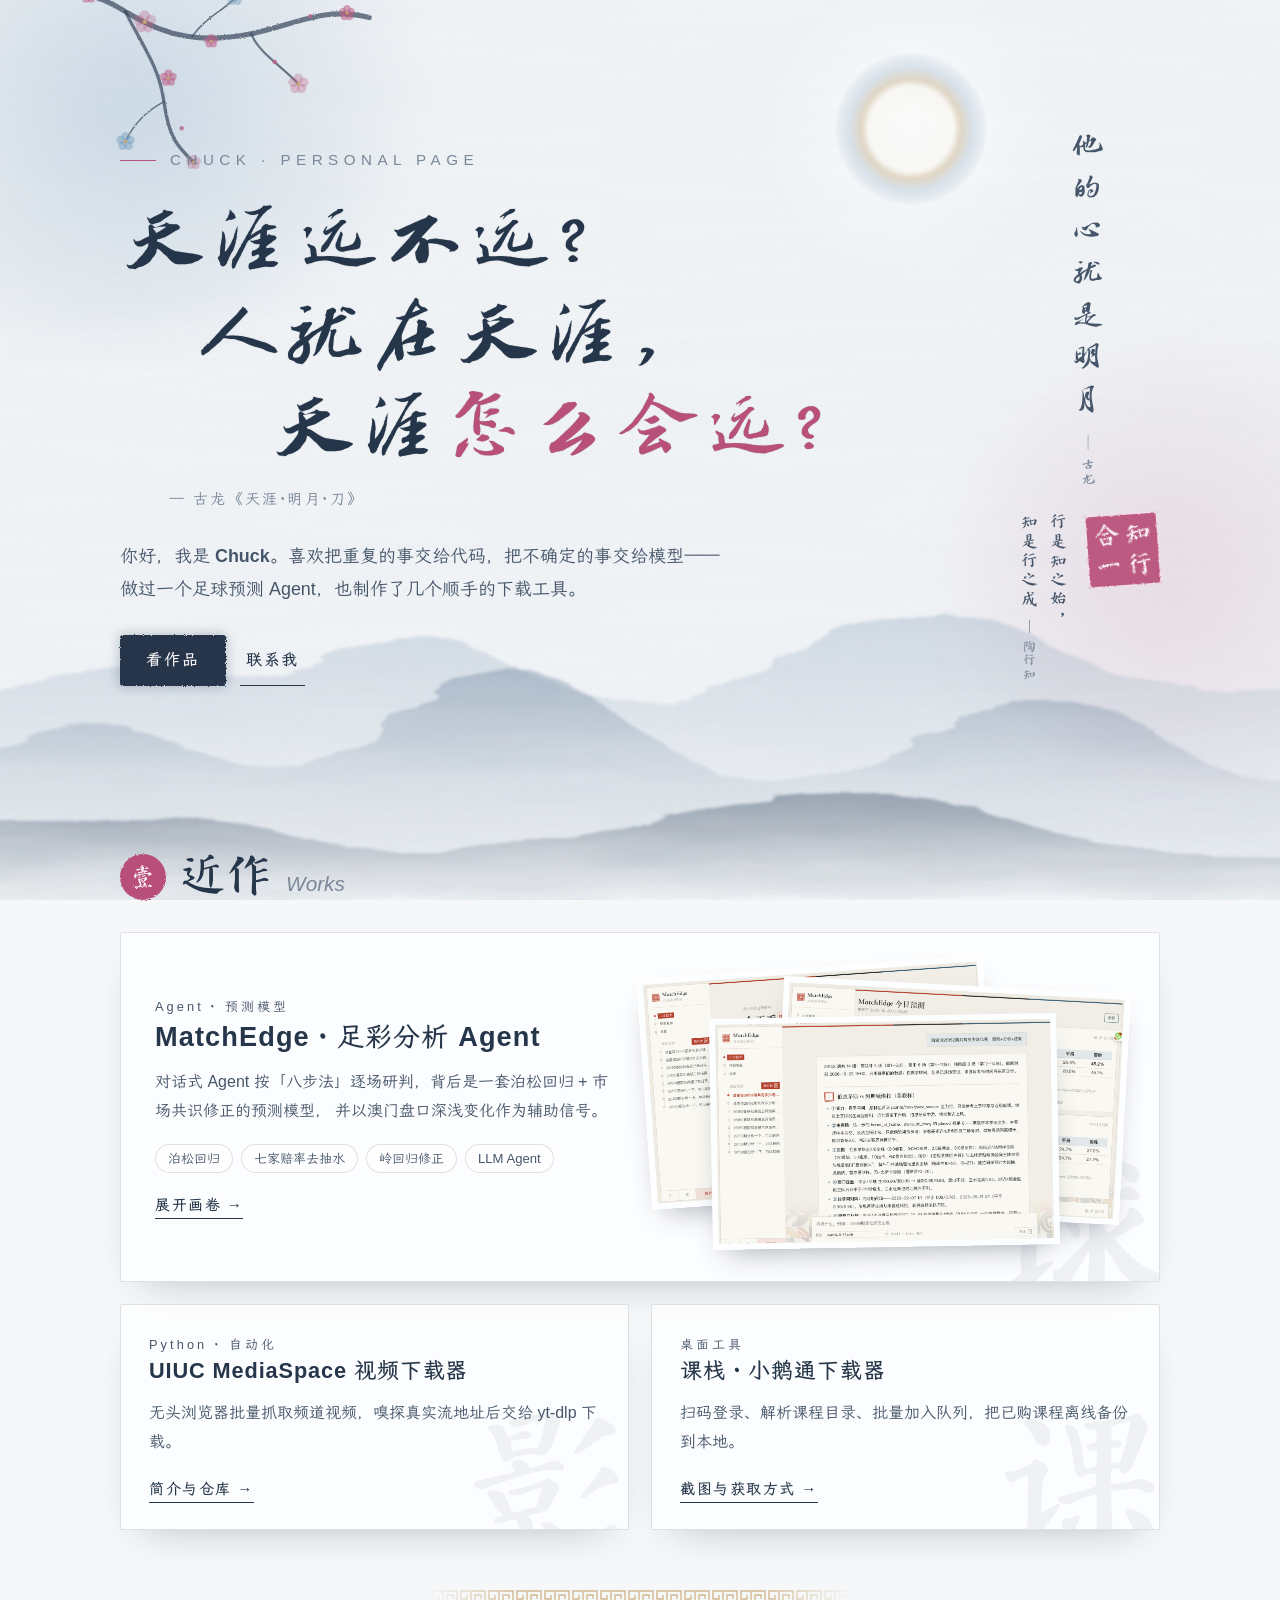
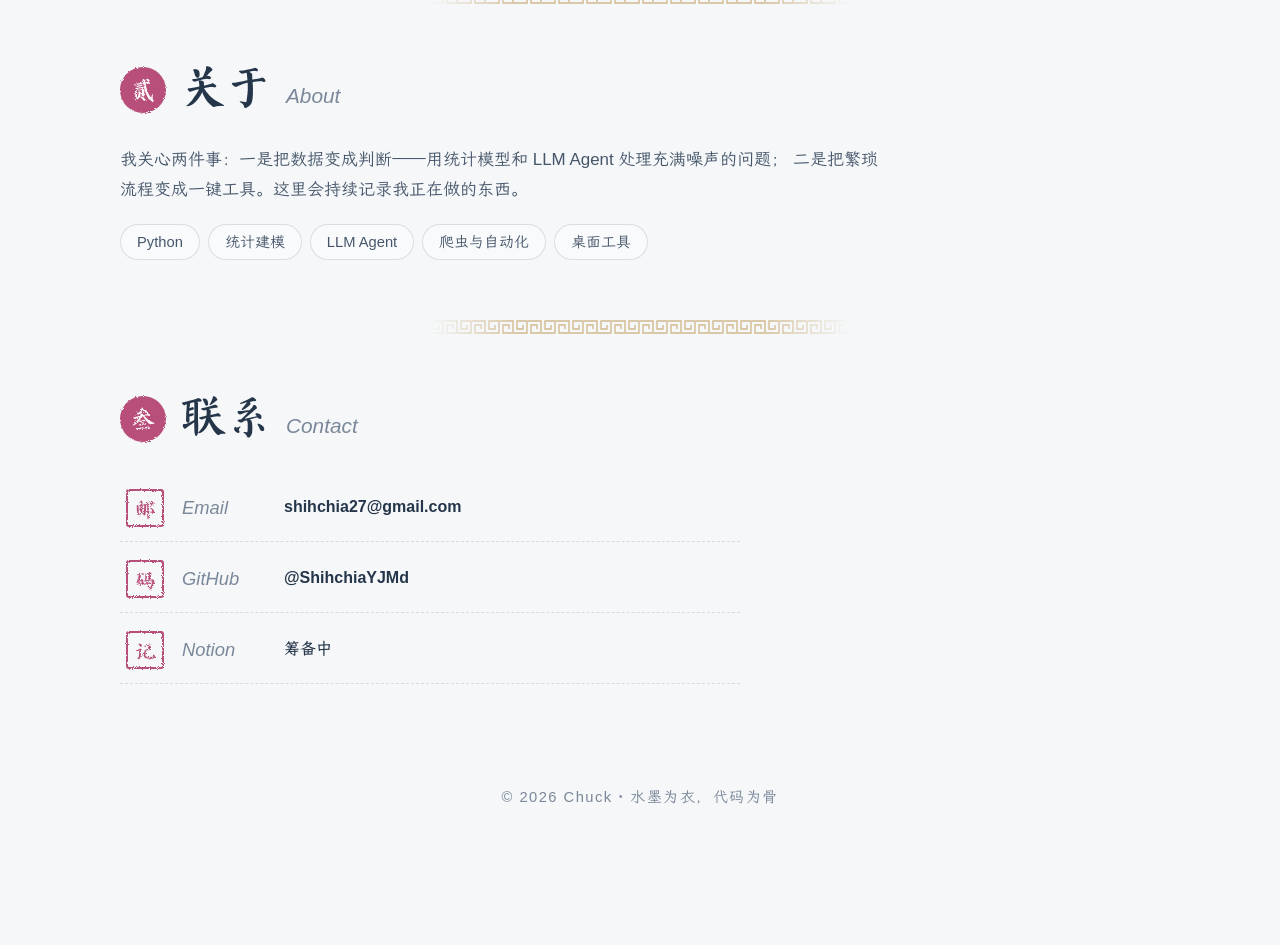
==== commit b4749703: "Switch to calligraphy fonts and add Tao Xingzhi inscription - Hero quote and vertical inscription in" ====
--- a/index.html
+++ b/index.html
@@ -8,13 +8,7 @@
       name="description"
       content="Chuck 的个人主页：足彩分析 Agent、MediaSpace 视频下载器、课栈小鹅通下载器。"
     />
-    <link rel="preconnect" href="https://fonts.googleapis.com" />
-    <link rel="preconnect" href="https://fonts.gstatic.com" crossorigin />
-    <link
-      href="https://fonts.googleapis.com/css2?family=Ma+Shan+Zheng&family=Noto+Serif+SC:wght@400;600;900&family=Cormorant+Garamond:ital,wght@0,500;1,500&display=swap"
-      rel="stylesheet"
-    />
-    <link rel="stylesheet" href="./styles.css" />
+    <link rel="stylesheet" href="./styles.css?v=4" />
     <link rel="icon" href="data:image/svg+xml,%3Csvg xmlns=%27http://www.w3.org/2000/svg%27 viewBox=%270 0 64 64%27%3E%3Crect x=%274%27 y=%274%27 width=%2756%27 height=%2756%27 rx=%276%27 fill=%27%23b03a2e%27/%3E%3Ctext x=%2732%27 y=%2745%27 font-size=%2736%27 text-anchor=%27middle%27 fill=%27%23f7e9df%27 font-family=%27serif%27%3E墨%3C/text%3E%3C/svg%3E" />
   </head>
   <body>
@@ -125,7 +119,7 @@
           <p class="quote-src">— 古龙《天涯·明月·刀》</p>
           <p class="intro">
             你好，我是 <strong>Chuck</strong>。喜欢把重复的事交给代码，把不确定的事交给模型——
-            做过一个足球预测 Agent，也写了几个顺手的下载工具。
+            做过一个足球预测 Agent，也制作了几个顺手的下载工具。
           </p>
           <div class="actions">
             <a class="btn btn-ink" href="#projects">看作品</a>
@@ -135,7 +129,10 @@
 
         <aside class="hero-side" aria-hidden="true">
           <p class="vertical">他的心就是明月<span>— 古龙</span></p>
-          <div class="seal"><span>知</span><span>行</span><span>合</span><span>一</span></div>
+          <div class="seal-group">
+            <div class="seal"><span>知</span><span>行</span><span>合</span><span>一</span></div>
+            <p class="vertical vertical-sm">行是知之始，<br />知是行之成<span>— 陶行知</span></p>
+          </div>
         </aside>
       </header>
 
--- a/styles.css
+++ b/styles.css
@@ -1,3 +1,35 @@
+/* 霞鹜文楷（OFL），只含页面用到的汉字，见 tools/subset-fonts.py；拉丁字符交给系统字体 */
+@font-face {
+  font-family: "WenKai";
+  src: url("./assets/fonts/wenkai-regular.woff2") format("woff2");
+  font-weight: 100 450;
+  font-display: swap;
+  unicode-range: U+2E80-9FFF, U+F900-FAFF, U+FF00-FFEF, U+00B7, U+2014, U+2018-2019, U+201C-201D, U+2026;
+}
+
+@font-face {
+  font-family: "WenKai";
+  src: url("./assets/fonts/wenkai-medium.woff2") format("woff2");
+  font-weight: 451 900;
+  font-display: swap;
+  unicode-range: U+2E80-9FFF, U+F900-FAFF, U+FF00-FFEF, U+00B7, U+2014, U+2018-2019, U+201C-201D, U+2026;
+}
+
+/* 方正苏轼行书 / 方正颜真卿楷书，同样只含页面用字 */
+@font-face {
+  font-family: "SuShi";
+  src: url("./assets/fonts/sushi-xingshu.woff2") format("woff2");
+  font-display: swap;
+  unicode-range: U+2E80-9FFF, U+F900-FAFF, U+FF00-FFEF, U+00B7, U+2014, U+2018-2019, U+201C-201D, U+2026;
+}
+
+@font-face {
+  font-family: "YanKai";
+  src: url("./assets/fonts/yan-kaishu.woff2") format("woff2");
+  font-display: swap;
+  unicode-range: U+2E80-9FFF, U+F900-FAFF, U+FF00-FFEF, U+00B7, U+2014, U+2018-2019, U+201C-201D, U+2026;
+}
+
 :root {
   /* 雪衣 · 黛蓝 · 梅红 · 冰蓝 · 云纹金 */
   --paper: #f5f7f9;
@@ -18,9 +50,13 @@
   --gold: #c4a062;
   --on-accent: #fdf7f9;
 
-  --font-brush: "Ma Shan Zheng", "STKaiti", "KaiTi", serif;
-  --font-serif: "Noto Serif SC", "Songti SC", "STSong", serif;
-  --font-latin: "Cormorant Garamond", Georgia, serif;
+  /* 行书：方正苏轼行书；楷书：方正颜真卿楷书 */
+  --font-xing: "SuShi", var(--font-en), "Kaiti SC", "STKaiti", "KaiTi", serif;
+  --font-brush: "YanKai", var(--font-en), "Kaiti SC", "STKaiti", "KaiTi", serif;
+  /* 正文：中文楷体 + 英文 San Francisco */
+  --font-en: -apple-system, BlinkMacSystemFont, "SF Pro Text", "Helvetica Neue", "Segoe UI", sans-serif;
+  --font-body: "WenKai", var(--font-en), "Kaiti SC", "STKaiti", "KaiTi", serif;
+  --font-latin: -apple-system, BlinkMacSystemFont, "SF Pro Display", "Helvetica Neue", sans-serif;
 }
 
 *,
@@ -40,7 +76,7 @@
 }
 
 body {
-  font-family: var(--font-serif);
+  font-family: var(--font-body);
   color: var(--ink);
   background: var(--paper);
   min-height: 100vh;
@@ -180,7 +216,7 @@
 
 .brush-title {
   margin: 0;
-  font-family: var(--font-brush);
+  font-family: var(--font-xing);
   font-weight: 400;
   font-size: clamp(2.5rem, 7.4vw, 5.2rem);
   line-height: 1.12;
@@ -238,9 +274,7 @@
 
 .intro strong {
   font-family: var(--font-latin);
-  font-size: 1.2em;
-  font-style: italic;
-  font-weight: 500;
+  font-weight: 600;
 }
 
 .actions {
@@ -260,7 +294,7 @@
   display: inline-flex;
   align-items: center;
   padding: 11px 26px;
-  font-family: var(--font-serif);
+  font-family: var(--font-body);
   font-weight: 600;
   font-size: 0.98rem;
   letter-spacing: 0.12em;
@@ -321,7 +355,7 @@
 .vertical {
   margin: 0;
   writing-mode: vertical-rl;
-  font-family: var(--font-brush);
+  font-family: var(--font-xing);
   font-size: 2rem;
   letter-spacing: 0.32em;
   color: var(--ink-2);
@@ -332,6 +366,25 @@
   font-size: 0.9rem;
   letter-spacing: 0.1em;
   color: var(--ink-soft);
+}
+
+.seal-group {
+  display: flex;
+  flex-direction: row-reverse;
+  align-items: flex-start;
+  gap: 14px;
+}
+
+.vertical-sm {
+  font-family: var(--font-brush);
+  font-size: 1.05rem;
+  line-height: 1.7;
+  letter-spacing: 0.14em;
+  color: var(--ink-2);
+}
+
+.vertical-sm span {
+  font-size: 0.8rem;
 }
 
 .seal {
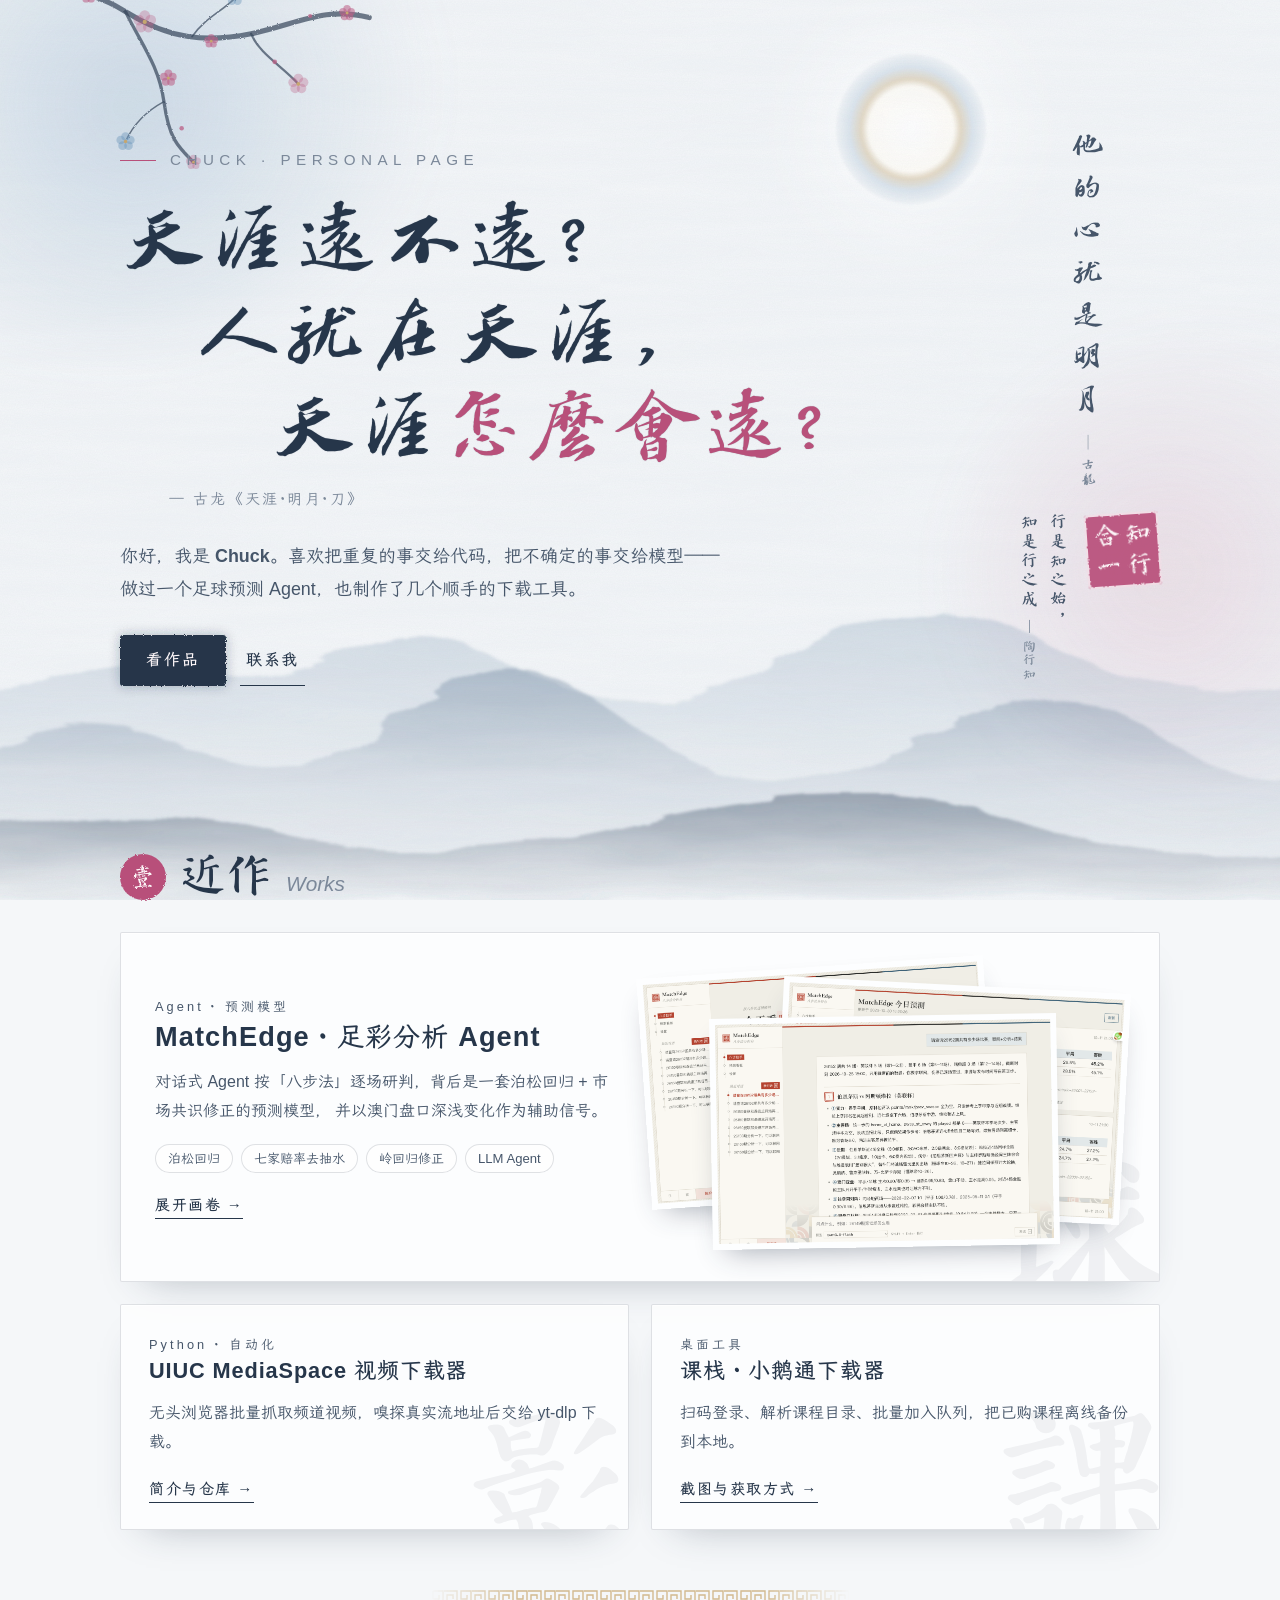
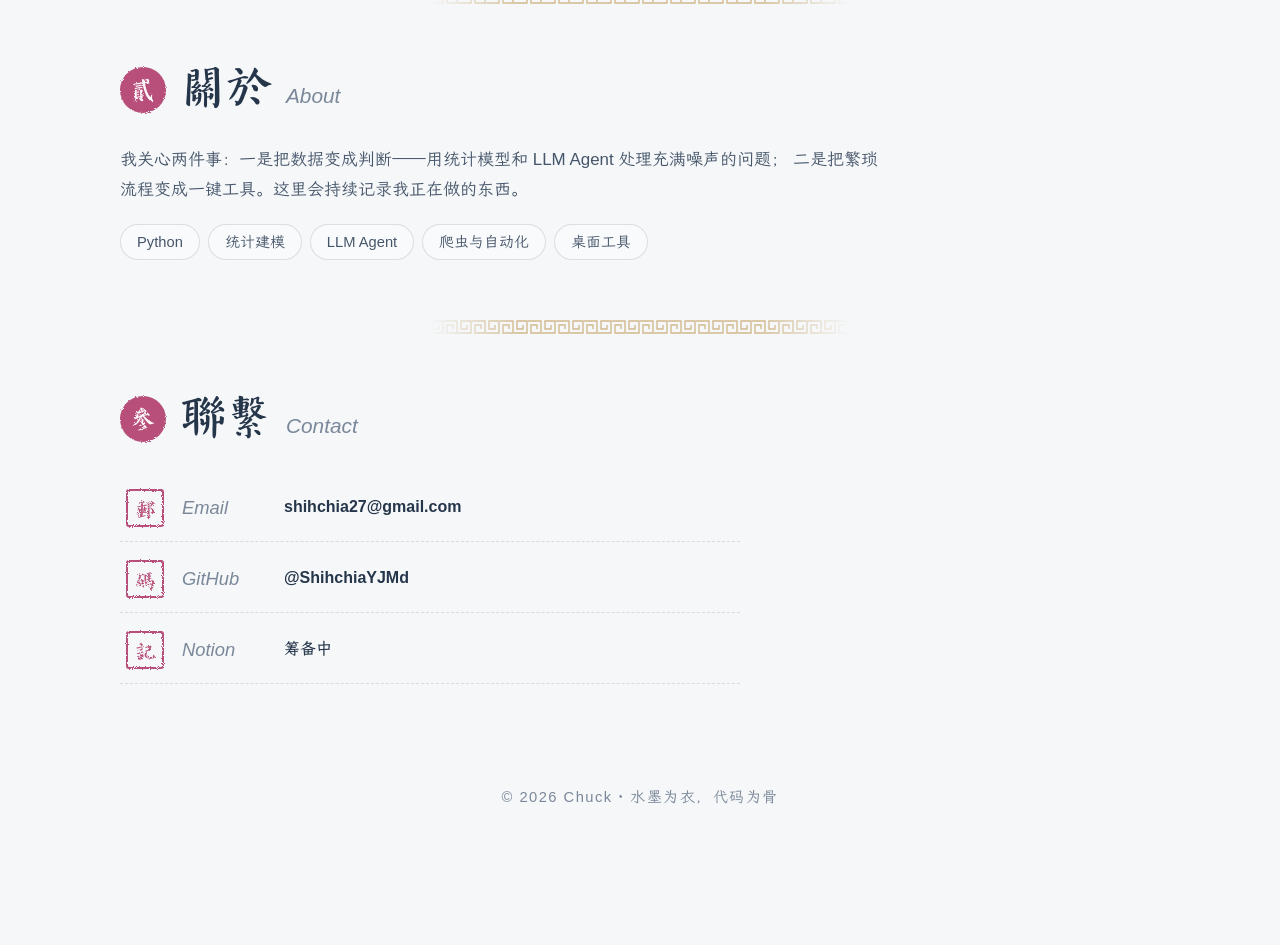
==== commit 92be966d: "Use Traditional Chinese for calligraphy headings - Hero quote, inscriptions, section titles, seals a" ====
--- a/index.html
+++ b/index.html
@@ -8,7 +8,7 @@
       name="description"
       content="Chuck 的个人主页：足彩分析 Agent、MediaSpace 视频下载器、课栈小鹅通下载器。"
     />
-    <link rel="stylesheet" href="./styles.css?v=4" />
+    <link rel="stylesheet" href="./styles.css?v=6" />
     <link rel="icon" href="data:image/svg+xml,%3Csvg xmlns=%27http://www.w3.org/2000/svg%27 viewBox=%270 0 64 64%27%3E%3Crect x=%274%27 y=%274%27 width=%2756%27 height=%2756%27 rx=%276%27 fill=%27%23b03a2e%27/%3E%3Ctext x=%2732%27 y=%2745%27 font-size=%2736%27 text-anchor=%27middle%27 fill=%27%23f7e9df%27 font-family=%27serif%27%3E墨%3C/text%3E%3C/svg%3E" />
   </head>
   <body>
@@ -105,15 +105,15 @@
       <header class="hero">
         <div class="hero-text">
           <p class="kicker">CHUCK · PERSONAL PAGE</p>
-          <h1 class="brush-title" aria-label="天涯远不远？人就在天涯，天涯怎么会远？">
+          <h1 class="brush-title" aria-label="天涯遠不遠？人就在天涯，天涯怎麼會遠？">
             <span class="line" aria-hidden="true"
-              ><i style="--i: 0">天</i><i style="--i: 1">涯</i><i style="--i: 2">远</i><i style="--i: 3">不</i><i style="--i: 4">远</i><i style="--i: 5">？</i></span
+              ><i style="--i: 0">天</i><i style="--i: 1">涯</i><i style="--i: 2">遠</i><i style="--i: 3">不</i><i style="--i: 4">遠</i><i style="--i: 5">？</i></span
             >
             <span class="line" aria-hidden="true"
               ><i style="--i: 6">人</i><i style="--i: 7">就</i><i style="--i: 8">在</i><i style="--i: 9">天</i><i style="--i: 10">涯</i><i style="--i: 11">，</i></span
             >
             <span class="line" aria-hidden="true"
-              ><i style="--i: 12">天</i><i style="--i: 13">涯</i><i style="--i: 14">怎</i><i style="--i: 15">么</i><i style="--i: 16">会</i><i style="--i: 17">远</i><i style="--i: 18">？</i></span
+              ><i style="--i: 12">天</i><i style="--i: 13">涯</i><i style="--i: 14">怎</i><i style="--i: 15">麼</i><i style="--i: 16">會</i><i style="--i: 17">遠</i><i style="--i: 18">？</i></span
             >
           </h1>
           <p class="quote-src">— 古龙《天涯·明月·刀》</p>
@@ -128,7 +128,7 @@
         </div>
 
         <aside class="hero-side" aria-hidden="true">
-          <p class="vertical">他的心就是明月<span>— 古龙</span></p>
+          <p class="vertical">他的心就是明月<span>— 古龍</span></p>
           <div class="seal-group">
             <div class="seal"><span>知</span><span>行</span><span>合</span><span>一</span></div>
             <p class="vertical vertical-sm">行是知之始，<br />知是行之成<span>— 陶行知</span></p>
@@ -177,7 +177,7 @@
             </div>
           </article>
 
-          <article class="work" data-mark="课">
+          <article class="work" data-mark="課">
             <button class="work-hit" type="button" data-open="dlg-kezhan" aria-label="查看课栈小鹅通下载器详情"></button>
             <div class="work-body">
               <p class="work-tag">桌面工具</p>
@@ -194,7 +194,7 @@
       <!-- 贰 · 关于 -->
       <section id="about" class="section reveal">
         <h2 class="section-title">
-          <span class="num">贰</span><span class="zh">关于</span><span class="en">About</span>
+          <span class="num">貳</span><span class="zh">關於</span><span class="en">About</span>
         </h2>
         <div class="about">
           <p>
@@ -216,21 +216,21 @@
       <!-- 叁 · 联系 -->
       <section id="contact" class="section reveal">
         <h2 class="section-title">
-          <span class="num">叁</span><span class="zh">联系</span><span class="en">Contact</span>
+          <span class="num">參</span><span class="zh">聯繫</span><span class="en">Contact</span>
         </h2>
         <ul class="contact">
           <li>
-            <span class="c-seal">邮</span>
+            <span class="c-seal">郵</span>
             <span class="c-label">Email</span>
             <a href="mailto:shihchia27@gmail.com">shihchia27@gmail.com</a>
           </li>
           <li>
-            <span class="c-seal">码</span>
+            <span class="c-seal">碼</span>
             <span class="c-label">GitHub</span>
             <a href="https://github.com/ShihchiaYJMd" target="_blank" rel="noopener">@ShihchiaYJMd</a>
           </li>
           <li>
-            <span class="c-seal">记</span>
+            <span class="c-seal">記</span>
             <span class="c-label">Notion</span>
             <a href="./404.html">筹备中</a>
           </li>
@@ -301,7 +301,7 @@
       <div class="scroll-inner">
         <button class="scroll-close" type="button" data-close aria-label="关闭">×</button>
         <p class="work-tag">Python · 自动化</p>
-        <h3 id="t-video">UIUC MediaSpace 视频下载器</h3>
+        <h3 id="t-video">UIUC MediaSpace 視頻下載器</h3>
         <p class="lead">
           一个面向学校 MediaSpace（Kaltura）平台的无头批量下载脚本：给它一个频道地址，
           它会把频道里的课程视频逐个找出来并下载到本地。
@@ -334,7 +334,7 @@
       <div class="scroll-inner">
         <button class="scroll-close" type="button" data-close aria-label="关闭">×</button>
         <p class="work-tag">桌面工具</p>
-        <h3 id="t-kezhan">课栈 · 小鹅通下载器</h3>
+        <h3 id="t-kezhan">課棧 · 小鵝通下載器</h3>
         <p class="lead">
           把已购买的小鹅通课程离线备份到本地的桌面工具：扫码登录后粘贴课程链接，自动解析出完整目录，
           勾选课时加入下载队列，支持暂停、清理与生成播放列表。
@@ -346,7 +346,7 @@
           <figcaption>课栈 · 课程下载工作台</figcaption>
         </figure>
         <div class="contact-card">
-          <span class="c-seal">询</span>
+          <span class="c-seal">詢</span>
           <div>
             <p>使用请联系闲鱼：<strong>超宁集团</strong></p>
             <p class="muted">
--- a/styles.css
+++ b/styles.css
@@ -1,7 +1,7 @@
 /* 霞鹜文楷（OFL），只含页面用到的汉字，见 tools/subset-fonts.py；拉丁字符交给系统字体 */
 @font-face {
   font-family: "WenKai";
-  src: url("./assets/fonts/wenkai-regular.woff2") format("woff2");
+  src: url("./assets/fonts/wenkai-regular.woff2?v=6") format("woff2");
   font-weight: 100 450;
   font-display: swap;
   unicode-range: U+2E80-9FFF, U+F900-FAFF, U+FF00-FFEF, U+00B7, U+2014, U+2018-2019, U+201C-201D, U+2026;
@@ -9,7 +9,7 @@
 
 @font-face {
   font-family: "WenKai";
-  src: url("./assets/fonts/wenkai-medium.woff2") format("woff2");
+  src: url("./assets/fonts/wenkai-medium.woff2?v=6") format("woff2");
   font-weight: 451 900;
   font-display: swap;
   unicode-range: U+2E80-9FFF, U+F900-FAFF, U+FF00-FFEF, U+00B7, U+2014, U+2018-2019, U+201C-201D, U+2026;
@@ -18,14 +18,14 @@
 /* 方正苏轼行书 / 方正颜真卿楷书，同样只含页面用字 */
 @font-face {
   font-family: "SuShi";
-  src: url("./assets/fonts/sushi-xingshu.woff2") format("woff2");
+  src: url("./assets/fonts/sushi-xingshu.woff2?v=6") format("woff2");
   font-display: swap;
   unicode-range: U+2E80-9FFF, U+F900-FAFF, U+FF00-FFEF, U+00B7, U+2014, U+2018-2019, U+201C-201D, U+2026;
 }
 
 @font-face {
   font-family: "YanKai";
-  src: url("./assets/fonts/yan-kaishu.woff2") format("woff2");
+  src: url("./assets/fonts/yan-kaishu.woff2?v=6") format("woff2");
   font-display: swap;
   unicode-range: U+2E80-9FFF, U+F900-FAFF, U+FF00-FFEF, U+00B7, U+2014, U+2018-2019, U+201C-201D, U+2026;
 }
